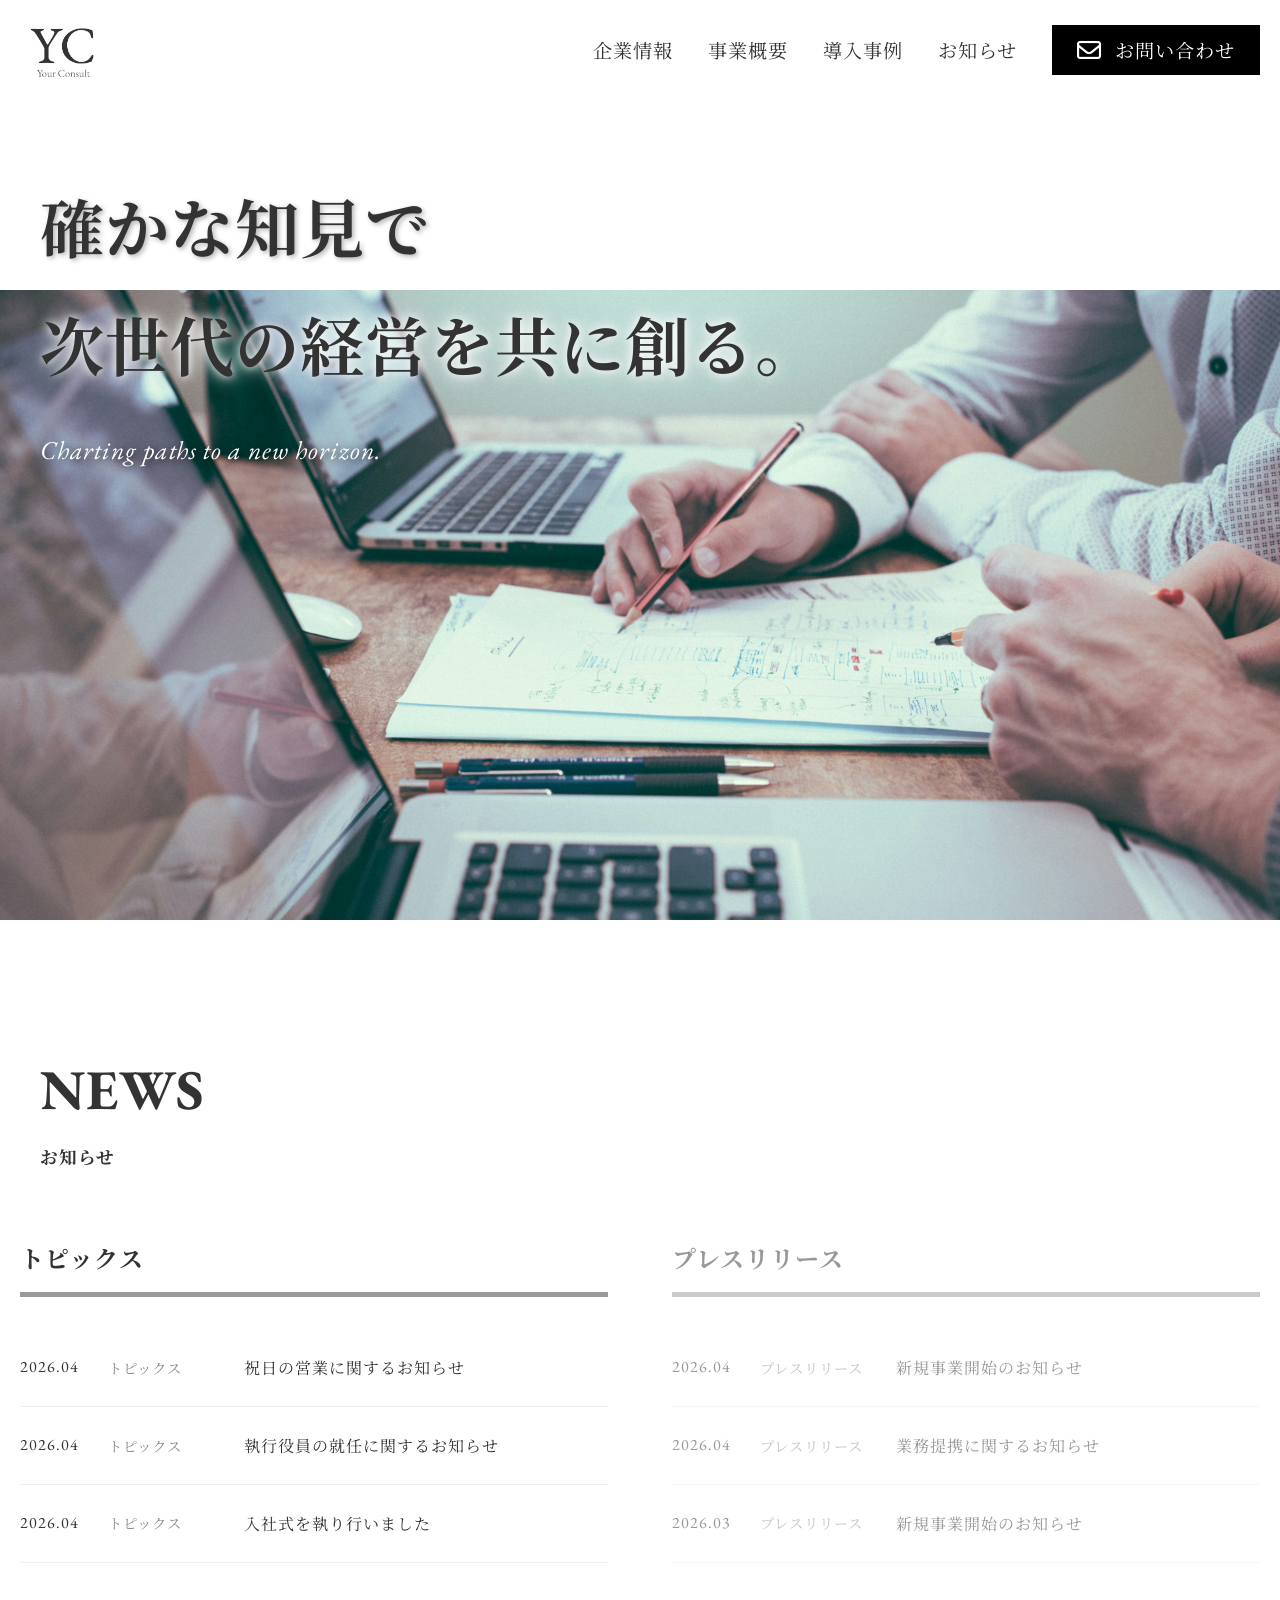
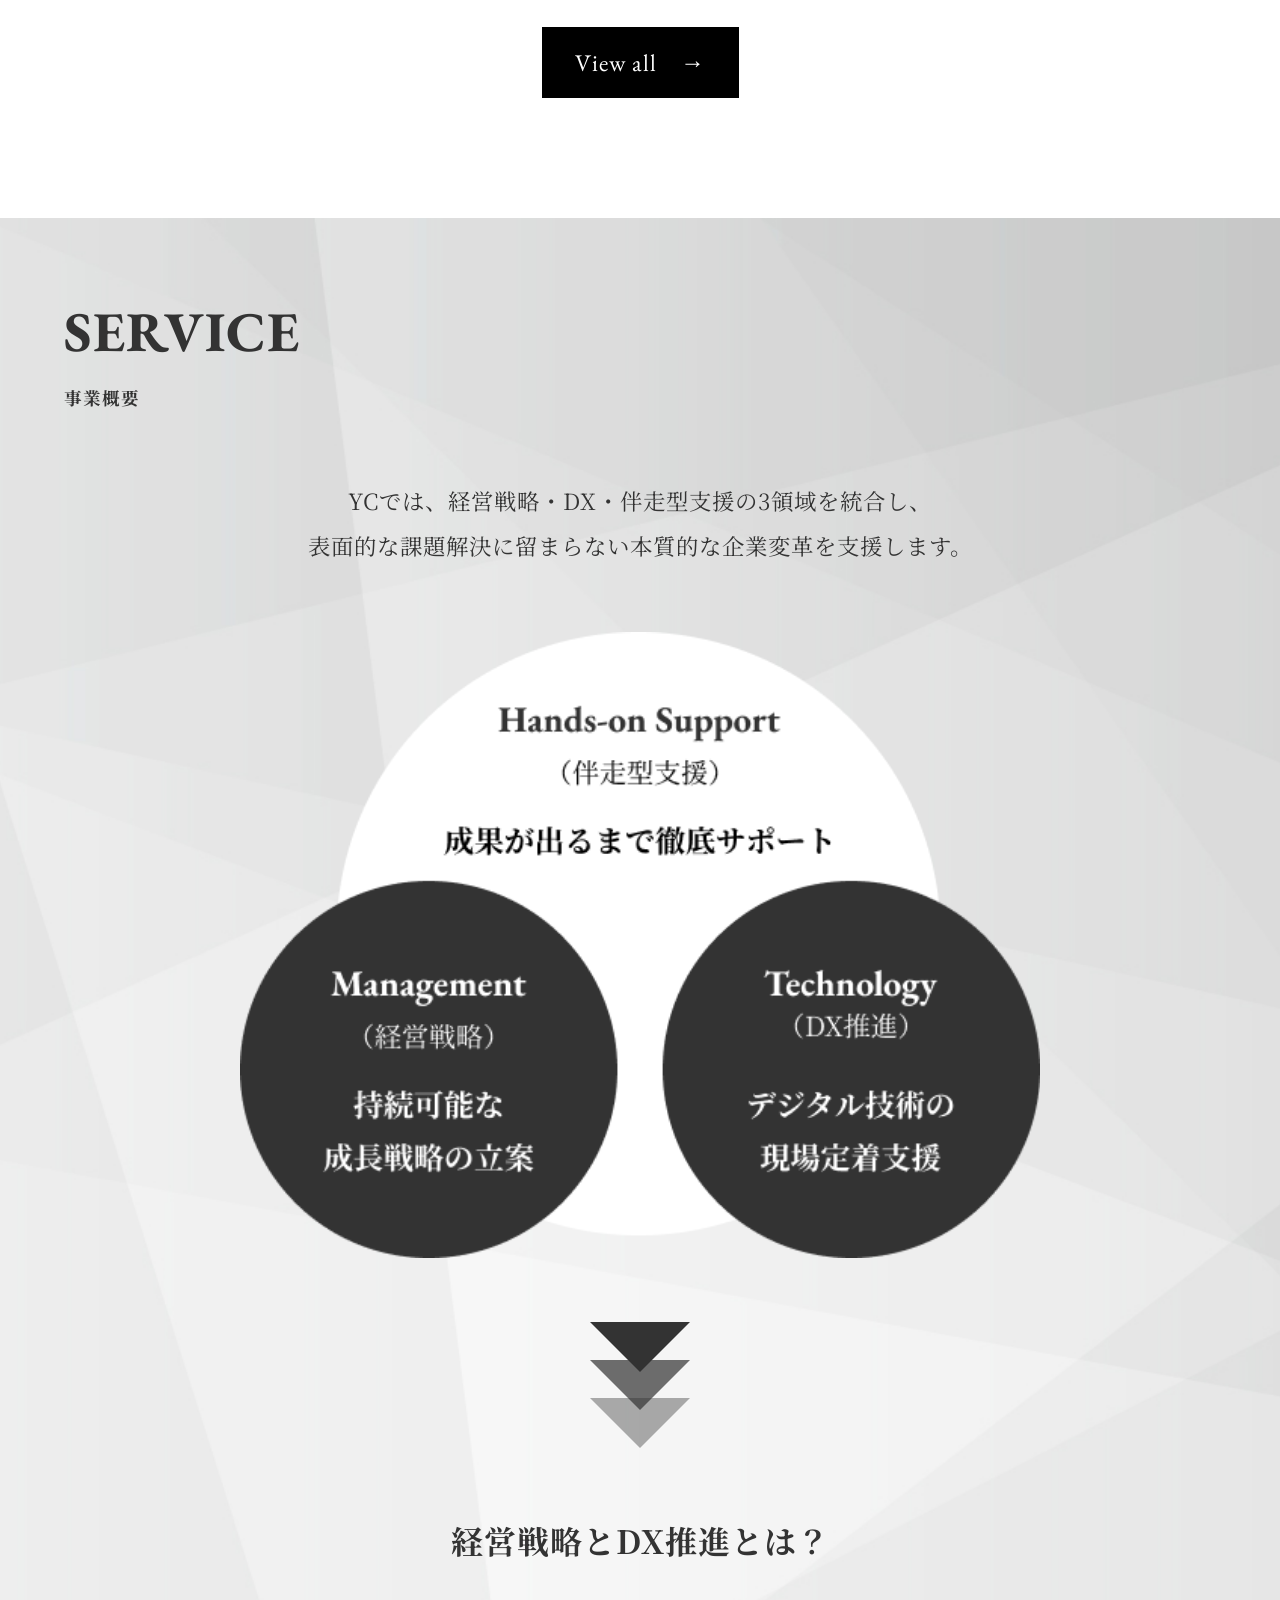
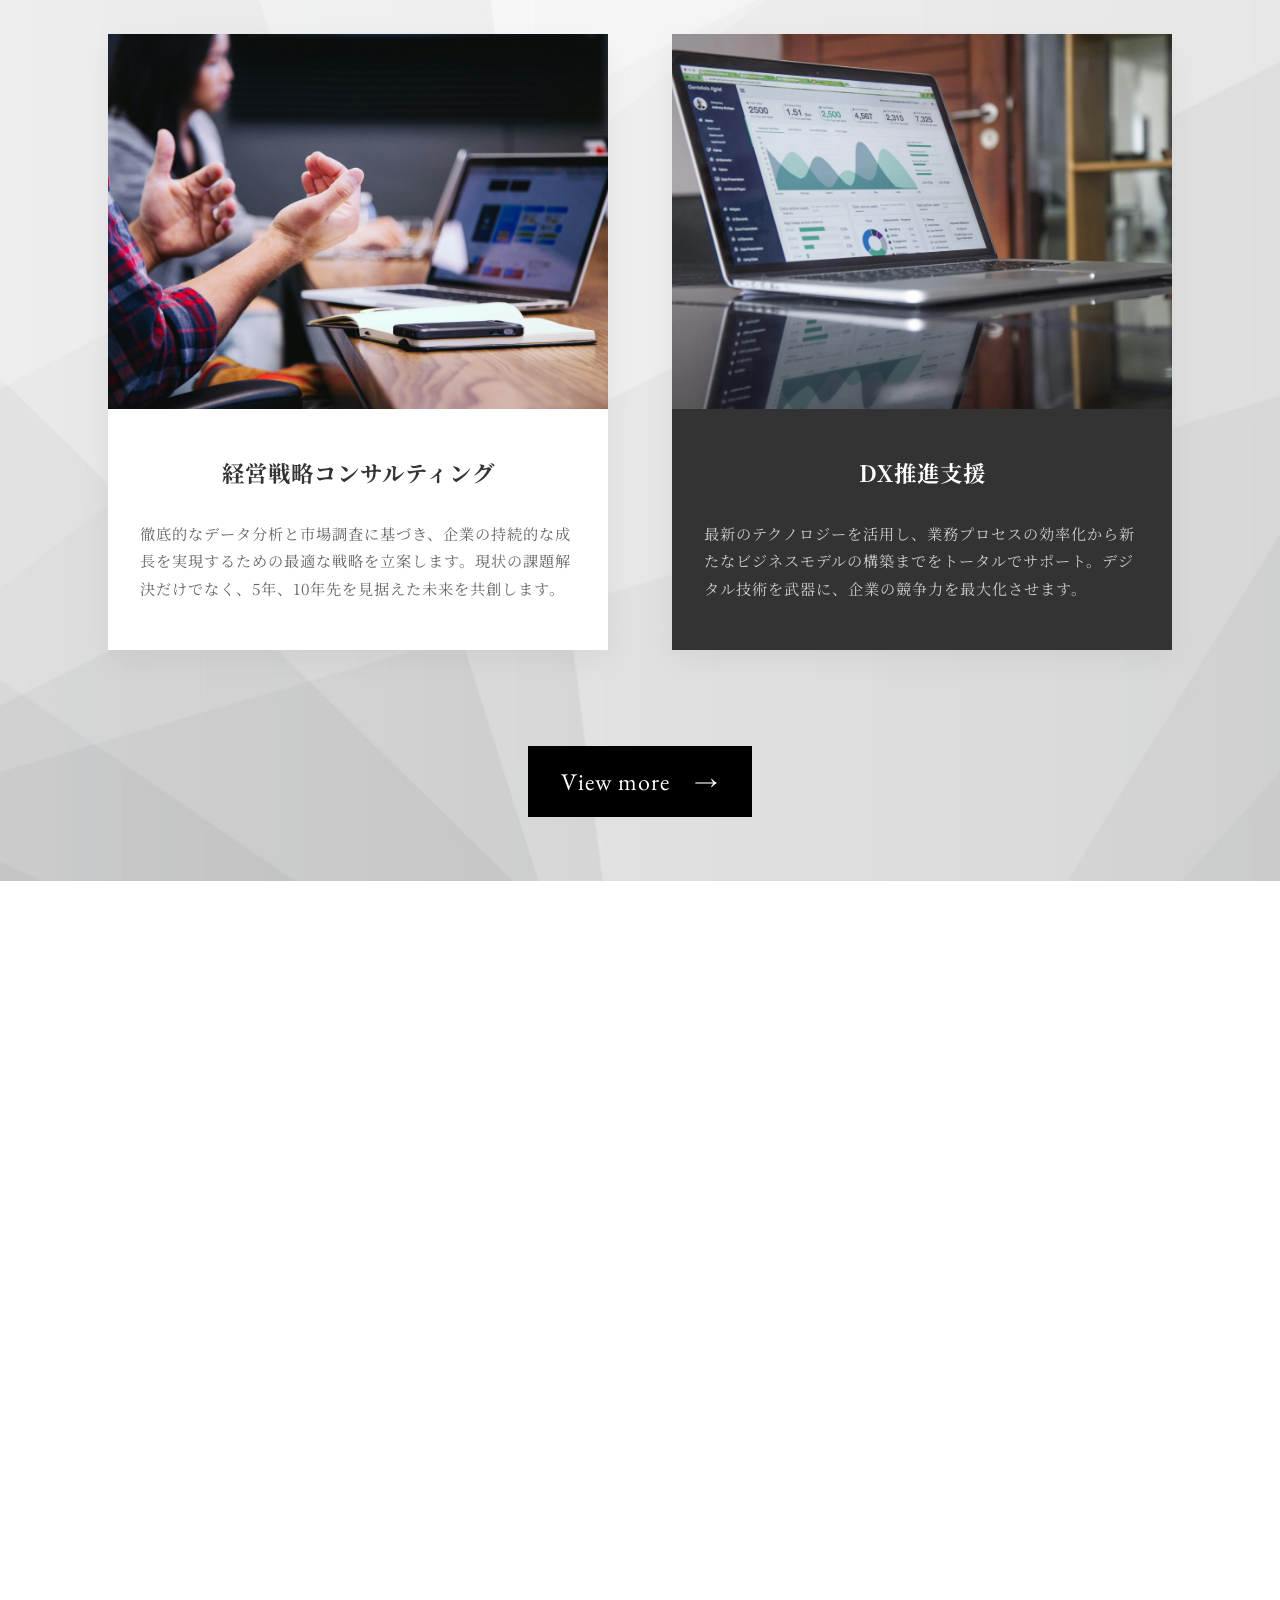
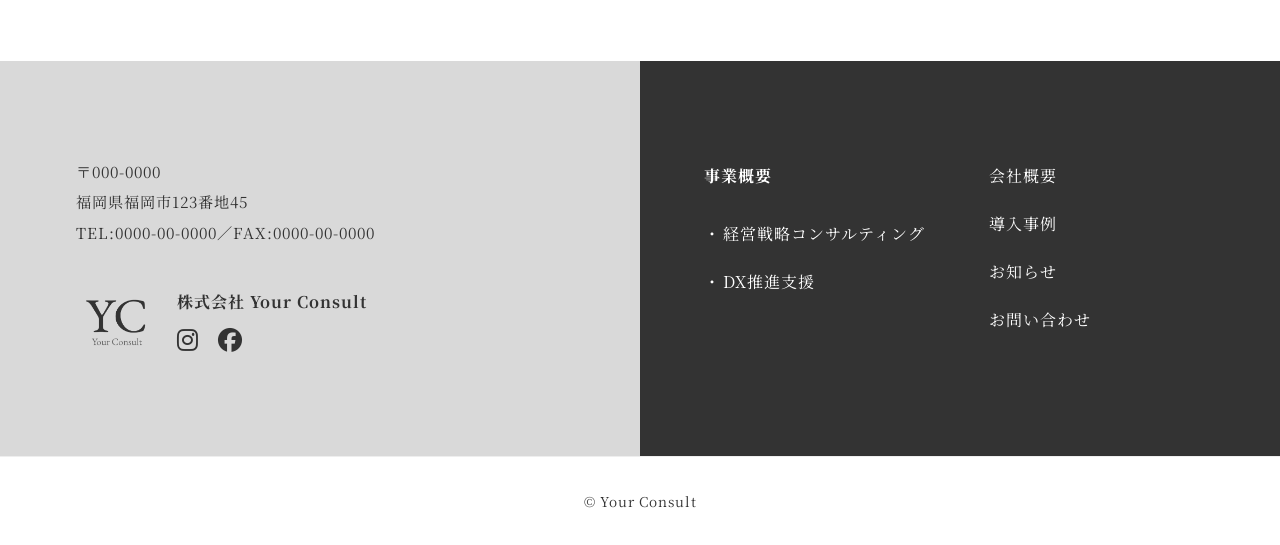
==== index.html @ 3cae65f7 "first-commit" ====
<!DOCTYPE html>
<html lang="ja">
<head>
  <meta charset="UTF-8">
  <meta http-equiv="X-UA-Compatible" content="IE=edge">
  <meta name="viewport" content="width=device-width, initial-scale=1">
  <title>YC | Your Consult</title> <link rel="icon" href="img/favicon.png"> <link rel="apple-touch-icon" href="img/favicon.png">

  <link rel="preconnect" href="https://fonts.googleapis.com">
  <link rel="preconnect" href="https://fonts.gstatic.com" crossorigin>
  <link rel="stylesheet" href="https://cdnjs.cloudflare.com/ajax/libs/font-awesome/6.5.1/css/all.min.css">
  <link href="https://fonts.googleapis.com/css2?family=EB+Garamond:ital,wght@0,400..800;1,400..800&family=Noto+Serif+JP:wght@200..900&display=swap" rel="stylesheet">

  <link rel="stylesheet" type="text/css" href="css/style.css">
</head>
<body>

  <header class="header" id="header">
  <div class="header-wrap">
    <h1 class="header-wrap__logo">
      <a href="index.html">
        <img src="img/logo.png" alt="ロゴ">
      </a>
    </h1>

    <div class="header-wrap__nav-wrapper">

      <div class="header-wrap__nav-logo">
        <a href="index.html">
          <img src="img/logo.png" alt="ロゴ">
        </a>
      </div>

      <nav class="header-wrap__nav">
        <ul class="header-wrap__list">
          <li class="header-wrap__item"><a href="company.html">企業情報</a></li>
          <li class="header-wrap__item"><a href="service.html">事業概要</a></li>
          <li class="header-wrap__item"><a href="works.html">導入事例</a></li>
          <li class="header-wrap__item"><a href="news.html">お知らせ</a></li>
        </ul>
      </nav>

      <div class="header-wrap__contact">
        <a href="contact.html">
          <i class="fa-regular fa-envelope"></i>
          <span class="contact-text">お問い合わせ</span>
        </a>
      </div>
    </div> <button class="toggle_btn" id="js-hamburger">
      <span></span>
      <span></span>
    </button>
    
  </div>
</header>

<main>

  <section class="main-visual">
    <div class="main-visual__inner">
      <div class="main-visual__content">
        <h2 class="main-visual__title">
          <span class="main-visual__title--main">確かな知見で</span>
          <span class="main-visual__title--sub">次世代の経営を共に創る。</span>
        </h2>
        <p class="main-visual__eng">Charting paths to a new horizon.</p>
      </div>
      <div class="main-visual__img">
        <img src="img/fv-service002.jpg" alt="打ち合わせの様子">
      </div>
    </div>
  </section>

<!-- news -->
  <section class="top-news u-fade-up">
  <div class="top-news__inner">
    <div class="top-news__header">
      <h3 class="top-news__eng">NEWS</h3>
      <p class="top-news__jp">お知らせ</p>
    </div>

    <div class="top-news__tab-menu">
      <h4 class="top-news__category-heading is-active" data-tab="topics">トピックス</h4>
      <h4 class="top-news__category-heading" data-tab="press">プレスリリース</h4>
    </div>

    <div class="top-news__flex-container">
      <article class="top-news__content is-active" id="topics">
        <h4 class="top-news__category-heading">トピックス</h4> <ul class="top-news__list">
          <li class="top-news__list-item">
            <a href="news.html#topics">
              <span class="date">2026.04</span>
              <span class="category">トピックス</span>
              <span class="title">祝日の営業に関するお知らせ</span>
            </a>
          </li>
          <li class="top-news__list-item">
            <a href="news.html#topics">
              <span class="date">2026.04</span>
              <span class="category">トピックス</span>
              <span class="title">執行役員の就任に関するお知らせ</span>
            </a>
          </li>
          <li class="top-news__list-item">
            <a href="news.html#topics">
              <span class="date">2026.04</span>
              <span class="category">トピックス</span>
              <span class="title">入社式を執り行いました</span>
            </a>
          </li>
        </ul>
      </article>
      <article class="top-news__content" id="press">
        <h4 class="top-news__category-heading">プレスリリース</h4> <ul class="top-news__list">
          <li class="top-news__list-item">
            <a href="news.html#press">
              <span class="date">2026.04</span>
              <span class="category">プレスリリース</span>
              <span class="title">新規事業開始のお知らせ</span>
            </a>
          </li>
          <li class="top-news__list-item">
            <a href="news.html#press">
              <span class="date">2026.04</span>
              <span class="category">プレスリリース</span>
              <span class="title">業務提携に関するお知らせ</span>
            </a>
          </li>
          <li class="top-news__list-item">
            <a href="news.html#press">
              <span class="date">2026.03</span>
              <span class="category">プレスリリース</span>
              <span class="title">新規事業開始のお知らせ</span>
            </a>
          </li>
        </ul>
      </article>
    </div>
    <div class="top-news__more">
      <a href="news.html" class="btn-viewall">View all</a>
    </div>
  </div>
</section>

<!-- service -->
<section class="p-service u-fade-up">
  <div class="p-service__inner">

    <div class="p-service__header">
      <h2 class="p-service__eng">SERVICE</h2>
      <p class="p-service__jp">事業概要</p>
    </div>

    <p class="p-service__lead">
      YCでは、経営戦略・DX・伴走型支援の3領域を統合し、<br class="pc-only">表面的な課題解決に留まらない本質的な企業変革を支援します。
    </p>

    <div class="p-service__diagram">
      <img src="img/top-service01.png" alt="伴走型支援、経営戦略、DX推進の3つの領域の統合図解">
    </div>

    <div class="p-service__decor-arrows">
      <span class="arrow-item"></span>
      <span class="arrow-item"></span>
      <span class="arrow-item"></span>
    </div>
    

    <div class="p-service__link-area">
      <p class="p-service__link-text">経営戦略とDX推進とは？</p>
    </div>


    <div class="p-service__cards">
      <article class="p-service__card">
        <div class="p-service__card-img">
          <img src="img/top-service02.jpg" alt="経営戦略コンサルティング">
        </div>
        <div class="p-service__card-body">
          <h3 class="p-service__card-title">経営戦略コンサルティング</h3>
          <p class="p-service__card-text">
            徹底的なデータ分析と市場調査に基づき、企業の持続的な成長を実現するための最適な戦略を立案します。現状の課題解決だけでなく、5年、10年先を見据えた未来を共創します。
          </p>
        </div>
      </article>

      <article class="p-service__card is-dark">
        <div class="p-service__card-img">
          <img src="img/top-service03.jpg" alt="DX推進支援">
        </div>
        <div class="p-service__card-body">
          <h3 class="p-service__card-title">DX推進支援</h3>
          <p class="p-service__card-text">
            最新のテクノロジーを活用し、業務プロセスの効率化から新たなビジネスモデルの構築までをトータルでサポート。デジタル技術を武器に、企業の競争力を最大化させます。
          </p>
        </div>
      </article>
    </div>

    <div class="p-service__more">
      <a href="service.html" class="btn-viewall">View more</a>
    </div>

  </div>
</section>

<!-- works -->
<section class="p-works u-fade-up">
  <div class="p-works__inner">
    <div class="p-works__header">
      <h2 class="p-works__eng">WORKS</h2>
      <p class="p-works__jp">導入事例</p>
    </div>
  </div>

  <div class="p-works__slider">
    <div class="p-works__track">
      
      <div class="p-works__list">
        <article class="p-works__item">
          <div class="p-works__item-img"><a href="works.html#top-works01"><img src="img/top-works01.jpg" alt=""></a></div>
          <div class="p-works__item-body">
            <h3 class="p-works__item-title">データ活用による顧客体験の最適化</h3>
            <p class="p-works__item-client">○○株式会社 様</p>
            <a href="works.html#top-works01" class="p-works__item-category">#DX推進支援</a>
          </div>
        </article>

        <article class="p-works__item">
          <div class="p-works__item-img"><a href="works.html#top-works02"><img src="img/top-works02.jpg" alt=""></a></div>
          <div class="p-works__item-body">
            <h3 class="p-works__item-title">中期経営計画策定支援</h3>
            <p class="p-works__item-client">株式会社テスト 様</p>
            <a href="works.html#top-works02" class="p-works__item-category">#経営戦略コンサルティング</a>
          </div>
        </article>

        <article class="p-works__item">
          <div class="p-works__item-img"><a href="works.html#top-works03"><img src="img/top-works03.jpg" alt=""></a></div>
          <div class="p-works__item-body">
            <h3 class="p-works__item-title">システム刷新に伴うDX推進</h3>
            <p class="p-works__item-client">○○株式会社 様</p>
            <a href="works.html#top-works03" class="p-works__item-category">#DX推進支援</a>
          </div>
        </article>

        <article class="p-works__item">
          <div class="p-works__item-img"><a href="works.html#top-works04"><img src="img/top-works04.jpg" alt=""></a></div>
          <div class="p-works__item-body">
            <h3 class="p-works__item-title">新規事業立案コンサル</h3>
            <p class="p-works__item-client">株式会社test 様</p>
            <a href="works.html#top-works04" class="p-works__item-category">#経営戦略コンサルティング</a>
          </div>
        </article>

        <article class="p-works__item">
          <div class="p-works__item-img"><a href="works.html#top-works05"><img src="img/top-works05.jpg" alt=""></a></div>
          <div class="p-works__item-body">
            <h3 class="p-works__item-title">中期経営計画の策定</h3>
            <p class="p-works__item-client">株式会社T 様</p>
            <a href="works.html#top-works05" class="p-works__item-category">#経営戦略コンサルティング</a>
          </div>
        </article>
      </div>

      <div class="p-works__list" aria-hidden="true">
        <article class="p-works__item">
          <div class="p-works__item-img"><a href="works.html#top-works01"><img src="img/top-works01.jpg" alt=""></a></div>
          <div class="p-works__item-body">
            <h3 class="p-works__item-title">データ活用による顧客体験の最適化</h3>
            <p class="p-works__item-client">○○株式会社 様</p>
            <a href="works.html#top-works01" class="p-works__item-category">#DX推進支援</a>
          </div>
        </article>

        <article class="p-works__item">
          <div class="p-works__item-img"><a href="works.html#top-works02"><img src="img/top-works02.jpg" alt=""></a></div>
          <div class="p-works__item-body">
            <h3 class="p-works__item-title">中期経営計画策定支援</h3>
            <p class="p-works__item-client">株式会社テスト 様</p>
            <a href="works.html#top-works02" class="p-works__item-category">#経営戦略コンサルティング</a>
          </div>
        </article>

        <article class="p-works__item">
          <div class="p-works__item-img"><a href="works.html#top-works03"><img src="img/top-works03.jpg" alt=""></a></div>
          <div class="p-works__item-body">
            <h3 class="p-works__item-title">システム刷新に伴うDX推進</h3>
            <p class="p-works__item-client">○○株式会社 様</p>
            <a href="works.html#top-works03" class="p-works__item-category">#DX推進支援</a>
          </div>
        </article>

        <article class="p-works__item">
          <div class="p-works__item-img"><a href="works.html#top-works04"><img src="img/top-works04.jpg" alt=""></a></div>
          <div class="p-works__item-body">
            <h3 class="p-works__item-title">新規事業立案コンサル</h3>
            <p class="p-works__item-client">株式会社test 様</p>
            <a href="works.html#top-works04" class="p-works__item-category">#経営戦略コンサルティング</a>
          </div>
        </article>

        <article class="p-works__item">
          <div class="p-works__item-img"><a href="works.html#top-works05"><img src="img/top-works05.jpg" alt=""></a></div>
          <div class="p-works__item-body">
            <h3 class="p-works__item-title">中期経営計画の策定</h3>
            <p class="p-works__item-client">株式会社T 様</p>
            <a href="works.html#top-works05" class="p-works__item-category">#経営戦略コンサルティング</a>
          </div>
        </article>
      </div>

    </div>
  </div>

  <div class="p-works__more">
    <a href="works.html" class="btn-viewall">View all</a>
  </div>
</section>

<!-- company -->
<section class="p-company u-fade-up">
  <div class="p-company__inner">
    <div class="p-company__header">
      <h2 class="p-company__eng">COMPANY</h2>
      <p class="p-company__jp">企業情報</p>
    </div>

    <div class="p-company__contents">
      <div class="p-company__img">
        <img src="img/top-company.jpg" alt="ビルを見上げた様子">
      </div>

      <div class="p-company__body">
        <h3 class="p-company__title">本質を捉え、変革を導く。</h3>
        <div class="p-company__text-wrapper">
          <p class="p-company__text">
            私たちは、単なる外部のアドバイザーとしてではなく、お客様の真のパートナーとして歩みます。目まぐるしく変化する社会において、目の前の課題解決、さらにその先にある本質的な価値を見極めることが私たちの使命です。豊富な経験と鋭い洞察力を武器に、お客様と共に持続可能な未来を切り拓いていきます。
          </p>
        </div>
      </div>
    </div>

    <div class="p-company__more">
      <a href="company.html" class="btn-viewmore">View more</a>
    </div>
  </div>
</section>

<!-- contact -->
<section class="p-contact u-fade-up">
  <div class="p-contact__inner">
    <div class="p-contact__box">
      <div class="p-contact__header">
        <h2 class="p-contact__eng">CONTACT</h2>
        <p class="p-contact__jp">お問い合わせ</p>
      </div>

      <div class="p-contact__body">
        <p class="p-contact__text">
          現在の課題について、お気軽にご相談ください。<br>
          たちが最適な道を一緒に考えます。
        </p>
      </div>

      <div class="p-contact__link">
        <a href="#">
          <span>ご相談・お問い合わせはこちらから</span>
        </a>
      </div>
    </div>
  </div>
</section>

</main>

<footer class="footer">
  <div class="footer-wrap">
    <div class="footer-left">
      <div class="footer-left__inner">
        <p class="footer-info">
          〒000-0000<br>
          福岡県福岡市123番地45<br>
          TEL:0000-00-0000／FAX:0000-00-0000
        </p>

        <div class="footer-logo-set">
          <div class="footer-logo">
            <a href="index.html">
              <img src="img/logo.png" alt="株式会社 Your Consult">
            </a>
          </div>
          <div class="footer-company-info">
            <span class="footer-company-name">株式会社 Your Consult</span>
            <div class="footer-sns">
              <a href="#"><i class="fa-brands fa-instagram"></i></a>
              <a href="#"><i class="fa-brands fa-facebook"></i></a>
            </div>
          </div>
        </div>
      </div>
    </div>

    <div class="footer-right">
      <div class="footer-right__inner">
        <div class="footer-nav">
          <div class="footer-nav__group">
            <a href="service.html" class="footer-nav__ttl">事業概要</a>
            <ul class="footer-nav__list --dot">
              <li><a href="#">経営戦略コンサルティング</a></li>
              <li><a href="#">DX推進支援</a></li>
            </ul>
          </div>
          <div class="footer-nav__group">
            <ul class="footer-nav__list">
              <li><a href="company.html">会社概要</a></li>
              <li><a href="works.html">導入事例</a></li>
              <li><a href="news.html">お知らせ</a></li>
              <li><a href="contact.html">お問い合わせ</a></li>
            </ul>
          </div>
        </div>
      </div>
    </div>
  </div>
  <p class="copyright">&copy; Your Consult</p>
</footer>

  <script src="https://ajax.googleapis.com/ajax/libs/jquery/3.6.0/jquery.min.js"></script>
  <script type="text/javascript" src="js/main.js"></script>
</body>
</html>
---- css/style.css ----
@charset "UTF-8";
html, body, div, span, object, iframe,
h1, h2, h3, h4, h5, h6, p, blockquote, pre,
abbr, address, cite, code,
del, dfn, em, img, ins, kbd, q, samp,
small, strong, sub, sup, var,
b, i,
dl, dt, dd, ol, ul, li,
fieldset, form, label, legend,
table, caption, tbody, tfoot, thead, tr, th, td,
article, aside, canvas, details, figcaption, figure,
footer, header, hgroup, menu, nav, section, summary,
time, mark, audio, video {
  margin: 0;
  padding: 0;
  border: 0;
  outline: 0;
  font-size: 100%;
  vertical-align: baseline;
  background: transparent;
}

body {
  line-height: 1;
}

article, aside, details, figcaption, figure,
footer, header, hgroup, menu, nav, section {
  display: block;
}

nav ul {
  list-style: none;
}

blockquote, q {
  quotes: none;
}

blockquote:before, blockquote:after,
q:before, q:after {
  content: "";
  content: none;
}

a {
  margin: 0;
  padding: 0;
  font-size: 100%;
  vertical-align: baseline;
  background: transparent;
}

/* change colors to suit your needs */
ins {
  background-color: #ff9;
  color: #000;
  text-decoration: none;
}

/* change colors to suit your needs */
mark {
  background-color: #ff9;
  color: #000;
  font-style: italic;
  font-weight: bold;
}

del {
  text-decoration: line-through;
}

abbr[title], dfn[title] {
  border-bottom: 1px dotted;
  cursor: help;
}

table {
  border-collapse: collapse;
  border-spacing: 0;
}

/* change border color to suit your needs */
hr {
  display: block;
  height: 1px;
  border: 0;
  border-top: 1px solid #cccccc;
  margin: 1em 0;
  padding: 0;
}

input, select {
  vertical-align: middle;
}

html {
  font-size: 100%;
}

body {
  font-family: "Noto Serif JP", serif;
  color: #333;
  line-height: 1.8;
  letter-spacing: 1px;
  word-break: break-all;
  scroll-behavior: smooth;
}

a {
  text-decoration: none;
  color: inherit;
}

li {
  list-style: none;
}

.header {
  width: 100%;
  background-color: #fff;
  position: relative;
  z-index: 100;
}
.header-wrap {
  max-width: 100rem;
  height: 6.25rem;
  margin: 0 auto;
  display: flex;
  align-items: center;
  justify-content: space-between;
  box-sizing: border-box;
  padding-right: 1.25rem;
}
.header-wrap__logo a {
  display: block;
  line-height: 0;
  transition: opacity 0.3s;
  padding-left: 1.25rem;
  outline: none;
}
.header-wrap__logo a:hover {
  opacity: 0.7;
}
.header-wrap__logo a:focus {
  outline: none;
}
.header-wrap__logo img {
  height: 3.75rem;
  width: auto;
  border: none;
  outline: none;
}
.header-wrap__nav-wrapper {
  display: flex;
  align-items: center;
  justify-content: space-between;
  gap: 2.19rem;
  margin-left: auto;
}
@media screen and (max-width: 767px) {
  .header-wrap__nav-wrapper {
    position: fixed;
    top: 0;
    left: 100%;
    width: 100%;
    height: 100vh;
    background-color: #fff;
    flex-direction: column;
    justify-content: center;
    transition: all 0.5s;
    z-index: 90;
    margin-left: 0;
  }
}
.header-wrap__nav-logo {
  display: none;
}
@media screen and (max-width: 767px) {
  .header-wrap__nav-logo {
    display: block;
    margin-bottom: 3.13rem;
  }
  .header-wrap__nav-logo img {
    height: 3.13rem;
    width: auto;
  }
}
.header-wrap__list {
  display: flex;
  align-items: center;
  justify-content: space-between;
  gap: 2.19rem;
}
@media screen and (max-width: 767px) {
  .header-wrap__list {
    flex-direction: column;
    margin-bottom: 2.5rem;
  }
}
.header-wrap__item a {
  text-decoration: none;
  color: #333;
  font-weight: 400;
  font-size: 1.2rem;
  position: relative;
  padding: 0.31rem 0;
  white-space: nowrap;
}
.header-wrap__item a::after {
  content: "";
  position: absolute;
  bottom: 0;
  left: 50%;
  width: 0;
  height: 0.06rem;
  background-color: #333;
  transition: all 0.3s;
  transform: translateX(-50%);
}
.header-wrap__item a:hover::after {
  width: 100%;
}
.header-wrap__contact a {
  display: flex;
  align-items: center;
  justify-content: space-between;
  gap: 0.5rem;
  background-color: #000;
  color: #fff;
  padding: 0.75rem 1.5rem;
  text-decoration: none;
  position: relative;
  overflow: hidden;
  z-index: 1;
  border: 0.06rem solid #000;
  font-size: 1.2rem;
  line-height: 1;
  transition: color 0.5s;
  white-space: nowrap;
}
.header-wrap__contact a::before {
  content: "";
  position: absolute;
  top: 0;
  left: 0;
  width: 100%;
  height: 100%;
  background-color: #fff;
  transform: scaleY(0);
  transform-origin: center;
  transition: transform 0.5s;
  z-index: -1;
}
.header-wrap__contact a:hover {
  color: #000;
}
.header-wrap__contact a:hover::before {
  transform: scaleY(1);
}
.header-wrap__contact a i {
  font-size: 1.5rem;
  margin-right: 0.31rem;
  display: flex;
  align-items: center;
}

@media screen and (max-width: 767px) {
  .header.open .header-wrap__nav-wrapper {
    left: 0;
  }
}

.toggle_btn {
  display: none;
  z-index: 110;
  background: none;
  border: none;
  outline: none;
  padding: 0;
  cursor: pointer;
}
@media screen and (max-width: 767px) {
  .toggle_btn {
    display: block;
    width: 1.88rem;
    height: 1.25rem;
    position: fixed;
    top: 2.5rem;
    right: 1.25rem;
  }
}
.toggle_btn span {
  display: block;
  width: 100%;
  height: 0.13rem;
  background-color: #333;
  position: absolute;
  left: 0;
  transition: all 0.5s;
  pointer-events: none;
}
.toggle_btn span:nth-child(1) {
  top: 0;
}
.toggle_btn span:nth-child(2) {
  bottom: 0;
}

.header.open .toggle_btn span:nth-child(1) {
  top: 50%;
  transform: translateY(-50%) rotate(-45deg);
}
.header.open .toggle_btn span:nth-child(2) {
  top: 50%;
  transform: translateY(-50%) rotate(45deg);
}

.footer {
  width: 100%;
}
.footer-wrap {
  display: flex;
  align-items: center;
  justify-content: stretch;
  align-items: stretch;
}
@media screen and (max-width: 767px) {
  .footer-wrap {
    flex-direction: column-reverse;
  }
}
.footer-left {
  width: 50%;
  background-color: #d9d9d9;
  padding: 6rem 0;
  display: flex;
  align-items: center;
  justify-content: flex-end;
}
@media screen and (max-width: 767px) {
  .footer-left {
    width: 100%;
    padding: 4rem 0;
    justify-content: center;
  }
}
.footer-left__inner {
  width: 100%;
  max-width: calc(1000px / 2);
  padding-inline: 1.25rem;
  padding-right: 4rem;
}
@media screen and (max-width: 767px) {
  .footer-left__inner {
    padding-right: 1.25rem;
    max-width: 500px;
    display: flex;
    flex-direction: column;
    align-items: center;
    text-align: center;
  }
}
.footer-left .footer-info {
  line-height: 2;
  margin-bottom: 2.5rem;
  font-size: 0.95rem;
  color: #333;
}
.footer-left .footer-logo-set {
  display: flex;
  align-items: center;
  justify-content: flex-start;
  align-items: center;
  gap: 1.2rem;
}
@media screen and (max-width: 767px) {
  .footer-left .footer-logo-set {
    justify-content: center;
  }
}
.footer-left .footer-logo-set .footer-logo img {
  height: 3.5rem;
  width: auto;
}
.footer-left .footer-logo-set .footer-company-name {
  font-weight: bold;
  font-size: 1rem;
  color: #333;
}
.footer-left .footer-logo-set .footer-sns {
  display: flex;
  align-items: center;
  justify-content: flex-start;
  gap: 1.2rem;
  font-size: 1.5rem;
}
@media screen and (max-width: 767px) {
  .footer-left .footer-logo-set .footer-sns {
    justify-content: center;
  }
}
.footer-left .footer-logo-set .footer-sns a {
  color: #333;
  transition: opacity 0.3s;
}
.footer-left .footer-logo-set .footer-sns a:hover {
  opacity: 0.7;
}
.footer-right {
  width: 50%;
  background-color: #333;
  padding: 6rem 0;
  display: flex;
  align-items: center;
  justify-content: flex-start;
}
@media screen and (max-width: 767px) {
  .footer-right {
    width: 100%;
    padding: 4rem 0;
    justify-content: center;
  }
}
.footer-right__inner {
  width: 100%;
  max-width: calc(1000px / 2);
  padding-inline: 1.25rem;
  padding-left: 4rem;
}
@media screen and (max-width: 767px) {
  .footer-right__inner {
    padding-left: 1.25rem;
    max-width: 500px;
    display: flex;
    flex-direction: column;
    align-items: center;
  }
}
.footer-right .footer-nav {
  display: flex;
  align-items: center;
  justify-content: flex-start;
  align-items: flex-start;
  gap: 4rem;
}
@media screen and (max-width: 767px) {
  .footer-right .footer-nav {
    gap: 3rem;
    justify-content: center;
  }
}
.footer-right .footer-nav__group {
  display: flex;
  flex-direction: column;
}
@media screen and (max-width: 767px) {
  .footer-right .footer-nav__group {
    align-items: flex-start;
    width: fit-content;
  }
}
.footer-right .footer-nav__ttl {
  display: block;
  color: #fff;
  font-weight: bold;
  margin-bottom: 1.8rem;
  font-size: 1rem;
  text-decoration: none;
}
@media screen and (max-width: 767px) {
  .footer-nav__group:first-child .footer-right .footer-nav__ttl {
    padding-left: 1.2rem;
  }
}
.footer-right .footer-nav__list {
  list-style: none;
  padding: 0;
  margin: 0;
}
.footer-right .footer-nav__list li {
  margin-bottom: 1.2rem;
}
.footer-right .footer-nav__list li a {
  color: #fff;
  text-decoration: none;
  font-size: 1rem;
}
.footer-right .footer-nav__list.--dot li {
  position: relative;
  padding-left: 1.2rem;
}
.footer-right .footer-nav__list.--dot li::before {
  content: "・";
  position: absolute;
  left: 0;
  color: #fff;
}
.footer .copyright {
  background-color: #fff;
  color: #333;
  text-align: center;
  padding: 2rem 0;
  font-size: 0.85rem;
  border-top: 1px solid #eee;
}

.p-lower-header {
  padding: 4rem 0 50px;
  background-color: #fff;
}
@media screen and (max-width: 767px) {
  .p-lower-header {
    padding: 2rem 0 50px;
  }
}
.p-lower-header__inner {
  width: 90%;
  max-width: 87.5rem;
  margin-inline: auto;
  display: flex;
  justify-content: space-between;
  align-items: flex-end;
}
@media screen and (max-width: 767px) {
  .p-lower-header__inner {
    flex-direction: column;
    align-items: flex-start;
    gap: 2rem;
  }
}
.p-lower-header__eng {
  font-family: "EB Garamond", serif;
  font-size: 4.5rem;
  font-weight: bold;
  color: #000;
  line-height: 1;
}
@media screen and (max-width: 767px) {
  .p-lower-header__eng {
    font-size: 3rem;
  }
}
.p-lower-header__jp {
  font-size: 1.1rem;
  font-weight: bold;
  color: #000;
}

.p-lower-visual {
  width: 100%;
  overflow: hidden;
}
.p-lower-visual__img {
  width: 100%;
  height: calc(100vh - 80px - 4rem - 50px - 6rem);
}
@media screen and (max-width: 767px) {
  .p-lower-visual__img {
    height: 60vh;
  }
}
.p-lower-visual__img img {
  width: 100%;
  height: 100%;
  object-fit: cover;
  vertical-align: bottom;
}

.breadcrumb__list {
  display: flex;
  list-style: none;
  gap: 0.5rem;
  font-size: 0.9rem;
}
.breadcrumb__item {
  display: flex;
  align-items: center;
}
.breadcrumb__item:not(:last-child)::after {
  content: "/";
  margin-left: 0.5rem;
}
.breadcrumb__item a {
  text-decoration: none;
  color: #333;
}

.p-top-message {
  padding: 7.5rem 0;
  background-color: #fff;
}
@media screen and (max-width: 767px) {
  .p-top-message {
    padding: 5.625rem 0;
  }
}
.p-top-message__inner {
  width: 90%;
  max-width: 87.5rem;
  margin-inline: auto;
}
.p-top-message__header {
  margin-bottom: 4rem;
  text-align: left;
}
@media screen and (max-width: 767px) {
  .p-top-message__header {
    text-align: center;
    margin-bottom: 3rem;
  }
}
.p-top-message__eng {
  font-family: "EB Garamond", serif;
  font-size: 3.5rem;
  font-weight: bold;
  color: #000;
  line-height: 1;
}
@media screen and (max-width: 767px) {
  .p-top-message__eng {
    font-size: 2.5rem;
  }
}
.p-top-message__jp {
  font-size: 1.1rem;
  font-weight: bold;
  color: #000;
}
.p-top-message__contents {
  max-width: 75rem;
  margin-inline: auto;
  text-align: center;
}
.p-top-message__img {
  width: 75%;
  margin-bottom: 4rem;
  margin-inline: auto;
}
.p-top-message__img img {
  width: 100%;
  height: auto;
}
.p-top-message__body {
  max-width: 50rem;
  margin-inline: auto;
  text-align: left;
}
.p-top-message__title {
  font-size: 1.75rem;
  font-weight: bold;
  color: #333;
  margin-bottom: 3rem;
  text-align: center;
  line-height: 1.5;
}
@media screen and (max-width: 767px) {
  .p-top-message__title {
    font-size: 1.4rem;
  }
}
@media screen and (max-width: 480px) {
  .p-top-message__title {
    font-size: 1.2rem;
  }
}
.p-top-message__text {
  font-size: 1.1rem;
  line-height: 2.2;
  color: #333;
}
@media screen and (max-width: 767px) {
  .p-top-message__text {
    font-size: 1rem;
  }
}
.p-top-message__signature {
  margin-top: 4rem;
  font-size: 1.5rem;
  font-weight: bold;
  color: #333;
  text-align: right;
}
@media screen and (max-width: 767px) {
  .p-top-message__signature {
    font-size: 1.25rem;
  }
}

.p-corporate {
  padding-bottom: 7.5rem;
  background-color: #fff;
}
@media screen and (max-width: 767px) {
  .p-corporate {
    padding-bottom: 5.625rem;
  }
}
.p-corporate__inner {
  width: 90%;
  max-width: 87.5rem;
  margin-inline: auto;
}
.p-corporate__header {
  margin-bottom: 4rem;
  text-align: left;
}
@media screen and (max-width: 767px) {
  .p-corporate__header {
    text-align: center;
    margin-bottom: 3rem;
  }
}
.p-corporate__eng {
  font-family: "EB Garamond", serif;
  font-size: 3.5rem;
  font-weight: bold;
  color: #000;
  line-height: 1;
}
@media screen and (max-width: 767px) {
  .p-corporate__eng {
    font-size: 2.5rem;
  }
}
.p-corporate__jp {
  font-size: 1.1rem;
  font-weight: bold;
  color: #000;
}
.p-corporate__contents {
  max-width: 75rem;
  margin-inline: auto;
}
.p-corporate__table {
  width: 100%;
  border-bottom: 1px solid #ccc;
}
.p-corporate__table tr {
  border-bottom: 1px solid #ccc;
}
.p-corporate__table tr:last-child {
  border-bottom: none;
}
.p-corporate__table th, .p-corporate__table td {
  padding: 2.5rem 1.5rem;
  text-align: left;
  font-size: 1.1rem;
  color: #333;
}
@media screen and (max-width: 767px) {
  .p-corporate__table th, .p-corporate__table td {
    padding: 1.5rem 1rem;
    font-size: 1rem;
  }
}
.p-corporate__table th {
  width: 25%;
  font-weight: bold;
}
@media screen and (max-width: 767px) {
  .p-corporate__table th {
    width: 35%;
  }
}
.p-corporate__table td {
  width: 75%;
  line-height: 1.6;
}

.p-member {
  padding-bottom: 7.5rem;
  background-color: #fff;
}
@media screen and (max-width: 767px) {
  .p-member {
    padding-bottom: 5.625rem;
  }
}
.p-member__inner {
  width: 90%;
  max-width: 87.5rem;
  margin-inline: auto;
}
.p-member__header {
  margin-bottom: 4rem;
  text-align: left;
}
@media screen and (max-width: 767px) {
  .p-member__header {
    text-align: center;
    margin-bottom: 3rem;
  }
}
.p-member__eng {
  font-family: "EB Garamond", serif;
  font-size: 3.5rem;
  font-weight: bold;
  color: #000;
  line-height: 1;
}
@media screen and (max-width: 767px) {
  .p-member__eng {
    font-size: 2.5rem;
  }
}
.p-member__jp {
  font-size: 1.1rem;
  font-weight: bold;
  color: #000;
}
.p-member__contents {
  max-width: 75rem;
  margin-inline: auto;
}
.p-member__lead {
  font-size: 1.1rem;
  line-height: 2;
  color: #333;
  margin-bottom: 4rem;
  text-align: left;
}
@media screen and (max-width: 767px) {
  .p-member__lead {
    font-size: 1rem;
    text-align: center;
  }
}
.p-member__list {
  display: grid;
  grid-template-columns: repeat(4, 1fr);
  column-gap: 2.5rem;
  row-gap: 2rem;
}
@media screen and (max-width: 767px) {
  .p-member__list {
    grid-template-columns: repeat(2, 1fr);
    column-gap: 1.5rem;
  }
}
.p-member__item {
  text-align: center;
}
.p-member__item.is-member06 .p-member__img img {
  object-position: 20% center;
}
.p-member__item.is-member08 .p-member__img img {
  object-position: 88% center;
}
.p-member__img {
  width: 100%;
  aspect-ratio: 1/1;
  margin-bottom: 1.5rem;
  overflow: hidden;
}
.p-member__img img {
  width: 100%;
  height: 100%;
  object-fit: cover;
  object-position: center;
  transition: transform 0.3s ease;
}
.p-member__img:hover img {
  transform: scale(1.05);
}
.p-member__role {
  font-size: 0.9rem;
  color: #333;
  margin-bottom: 0.5rem;
}
.p-member__name {
  font-size: 1.25rem;
  font-weight: bold;
  color: #333;
}
@media screen and (max-width: 480px) {
  .p-member__name {
    font-size: 1rem;
  }
}

.p-access {
  padding-bottom: 7.5rem;
  background-color: #fff;
}
@media screen and (max-width: 767px) {
  .p-access {
    padding-bottom: 5.625rem;
  }
}
.p-access__inner {
  width: 90%;
  max-width: 87.5rem;
  margin-inline: auto;
}
.p-access__header {
  margin-bottom: 4rem;
}
@media screen and (max-width: 767px) {
  .p-access__header {
    text-align: center;
    margin-bottom: 3rem;
  }
}
.p-access__eng {
  font-family: "EB Garamond", serif;
  font-size: 3.5rem;
  font-weight: bold;
  color: #000;
  line-height: 1;
}
@media screen and (max-width: 767px) {
  .p-access__eng {
    font-size: 2.5rem;
  }
}
.p-access__jp {
  font-size: 1.1rem;
  font-weight: bold;
  color: #000;
}
.p-access__contents {
  max-width: 75rem;
  margin-inline: auto;
}
.p-access__map {
  width: 100%;
  aspect-ratio: 16/9;
  margin-bottom: 3rem;
  filter: grayscale(100%);
}
.p-access__map iframe {
  width: 100%;
  height: 100%;
}
@media screen and (max-width: 767px) {
  .p-access__map {
    aspect-ratio: 4/3;
  }
}
.p-access__info-item {
  display: flex;
  font-size: 1.1rem;
  color: #333;
}
@media screen and (max-width: 767px) {
  .p-access__info-item {
    flex-direction: column;
  }
}
.p-access__info-title {
  width: 12rem;
  font-weight: bold;
}
@media screen and (max-width: 767px) {
  .p-access__info-title {
    width: 100%;
    margin-bottom: 0.5rem;
  }
}
.p-access__info-data {
  flex: 1;
  display: flex;
  flex-direction: column;
  gap: 1.5rem;
}
@media screen and (max-width: 767px) {
  .p-access__info-data {
    gap: 0.5rem;
  }
}
.p-access__train {
  display: flex;
  align-items: center;
}
.p-access__train i {
  margin-right: 0.8rem;
  font-size: 1.2rem;
}

.page-header {
  background-color: #fff;
}
.page-header__inner {
  max-width: 87.5rem;
  margin: 0 auto;
  padding-inline: 1.25rem;
  display: flex;
  justify-content: space-between;
  align-items: flex-end;
  box-sizing: border-box;
}
@media screen and (max-width: 480px) {
  .page-header__inner {
    flex-direction: column;
    align-items: flex-start;
    gap: 1.5rem;
    padding-top: 4rem;
  }
}
.page-header__title-set {
  white-space: nowrap;
}
.page-header__title-set .page-header__eng {
  font-family: "EB Garamond", serif;
  font-size: 4rem;
  font-weight: 500;
  line-height: 1.1;
  margin-bottom: 0.8rem;
  letter-spacing: 0.03em;
}
@media screen and (max-width: 767px) {
  .page-header__title-set .page-header__eng {
    font-size: 3rem;
  }
}
.page-header__title-set .page-header__jp {
  font-size: 1.1rem;
  font-weight: bold;
  color: #333;
}

.breadcrumb__list {
  display: flex;
  flex-wrap: wrap;
  align-items: center;
  list-style: none;
  padding: 0;
  margin: 0;
}
.breadcrumb__item {
  font-size: 0.9rem;
  color: #888;
  display: flex;
  align-items: center;
  white-space: nowrap;
}
.breadcrumb__item a {
  text-decoration: none;
  color: #888;
  transition: color 0.3s;
}
.breadcrumb__item a:hover {
  color: #333;
}
.breadcrumb__item span {
  color: #333;
}
.breadcrumb__item::after {
  content: "/";
  padding: 0 10px;
  font-size: 0.9rem;
  color: #ccc;
}
.breadcrumb__item:last-child::after {
  content: none;
}

.contact-section {
  padding: 5rem 0 10rem;
  background-color: #fff;
}
.contact-section__inner {
  max-width: 62.5rem;
  margin: 0 auto;
  padding-inline: 1.25rem;
  box-sizing: border-box;
}
.contact-section__lead {
  line-height: 2;
  margin-bottom: 5rem;
  font-size: 1rem;
  text-align: left;
}
@media screen and (max-width: 767px) {
  .contact-section__lead {
    text-align: left;
    margin-bottom: 2rem;
  }
}

.contact-form__item {
  display: flex;
  flex-direction: column;
  gap: 1rem;
  margin-bottom: 3rem;
}
.contact-form__item dt label {
  font-weight: bold;
  display: flex;
  align-items: center;
  gap: 0.8rem;
  font-size: 1rem;
}
.contact-form__item dt label .required {
  background-color: #000;
  color: #fff;
  font-size: 0.7rem;
  padding: 0.2rem 0.4rem;
  border-radius: 2px;
  font-weight: normal;
}
.contact-form__item dd input[type=text],
.contact-form__item dd input[type=email],
.contact-form__item dd input[type=tel],
.contact-form__item dd textarea {
  width: 100%;
  background-color: #f5f5f5;
  border: none;
  padding: 1.2rem;
  font-size: 1rem;
  outline: none;
  box-sizing: border-box;
}
.contact-form__item dd input[type=text]::placeholder,
.contact-form__item dd input[type=email]::placeholder,
.contact-form__item dd input[type=tel]::placeholder,
.contact-form__item dd textarea::placeholder {
  color: #bbb;
}
.contact-form__item dd textarea {
  height: 15rem;
}
.contact-form__submit {
  text-align: center;
  margin-top: 5rem;
}
.contact-form__submit button {
  background-color: #000;
  color: #fff;
  border: 1px solid #000;
  padding: 1.2rem 6rem;
  font-size: 1.1rem;
  cursor: pointer;
  transition: all 0.3s;
}
.contact-form__submit button:hover {
  background-color: #fff;
  color: #000;
}

.page-header {
  padding-top: 2rem;
}
.page-header__inner {
  max-width: 87.5rem;
  margin: 0 auto;
  padding-inline: 1.25rem;
  display: flex;
  justify-content: space-between;
  align-items: flex-end;
}
@media screen and (max-width: 600px) {
  .page-header__inner {
    flex-direction: column;
    align-items: flex-start;
    gap: 1.5rem;
  }
}
.page-header__title-set {
  line-height: 1.2;
}
.page-header__eng {
  display: block;
  font-family: "EB Garamond", serif;
  font-size: 3rem;
  font-weight: bold;
  color: #333;
}
@media screen and (max-width: 767px) {
  .page-header__eng {
    font-size: 2.25rem;
  }
}
.page-header__jp {
  display: block;
  font-size: 0.875rem;
  color: #666;
  margin-top: 0.5rem;
}

.breadcrumb {
  font-size: 0.875rem;
  margin-bottom: 0.2rem;
}
@media screen and (max-width: 600px) {
  .breadcrumb {
    margin-bottom: 0;
    font-size: 0.75rem;
  }
}
.breadcrumb__list {
  display: flex;
  list-style: none;
  padding: 0;
  margin: 0;
  flex-wrap: wrap;
}
.breadcrumb__item {
  color: #666;
  white-space: nowrap;
}
.breadcrumb__item:not(:last-child)::after {
  content: "/";
  margin: 0 0.8rem;
  color: #ccc;
}
.breadcrumb__item a {
  color: #333;
  text-decoration: none;
}
.breadcrumb__item span {
  color: #999;
}

.p-news-list {
  padding: 7.5rem 0;
  background-color: #fff;
}
@media screen and (max-width: 767px) {
  .p-news-list {
    padding: 5.625rem 0;
  }
}
.p-news-list__inner {
  max-width: 87.5rem;
  margin: 0 auto;
  padding-inline: 1.25rem;
}
.p-news-list__inner .top-news__tab-menu {
  display: flex;
  width: 100%;
  gap: 2rem;
  margin-bottom: 0;
}
.p-news-list__inner .top-news__tab-menu .top-news__category-heading {
  flex: 1;
  cursor: pointer;
  padding-bottom: 1.5rem;
  font-size: 1.25rem;
  color: #333;
  border-bottom: 5px solid transparent;
  position: relative;
  transition: all 0.3s;
  text-align: left;
}
.p-news-list__inner .top-news__tab-menu .top-news__category-heading::after {
  content: "";
  position: absolute;
  bottom: -5px;
  left: 0;
  width: 100%;
  height: 1px;
  background-color: #ccc;
  z-index: 1;
}
.p-news-list__inner .top-news__tab-menu .top-news__category-heading.is-active {
  border-bottom-color: #000;
  z-index: 2;
}
@media screen and (max-width: 767px) {
  .p-news-list__inner .top-news__tab-menu .top-news__category-heading {
    flex: none;
    gap: 1.5rem;
    padding-bottom: 1rem;
    font-size: 1.1rem;
    border-bottom-width: 2px;
  }
  .p-news-list__inner .top-news__tab-menu .top-news__category-heading::after {
    bottom: -2px;
  }
}
.p-news-list__inner .top-news__flex-container {
  display: block;
  width: 100%;
}
.p-news-list__inner .top-news__content {
  display: none;
  width: 100%;
  opacity: 1 !important;
}
.p-news-list__inner .top-news__content.is-active {
  display: block;
}
.p-news-list__inner .top-news__content .top-news__category-heading {
  display: none;
}
.p-news-list__inner .top-news__list {
  list-style: none;
  padding: 0;
}
.p-news-list__inner .top-news__list-item {
  border-bottom: 1px solid #eee;
}
.p-news-list__inner .top-news__list-item a {
  display: flex;
  align-items: center;
  gap: 2.5rem;
  padding: 2rem 0;
  text-decoration: none;
  color: #333;
  transition: background-color 0.3s;
  outline: none;
}
@media screen and (max-width: 767px) {
  .p-news-list__inner .top-news__list-item a {
    gap: 1rem;
    align-items: flex-start;
    padding: 1.5rem 0;
  }
}
.p-news-list__inner .top-news__list-item a:hover {
  background-color: rgba(0, 0, 0, 0.02);
}
.p-news-list__inner .top-news__list-item a .date {
  font-family: "EB Garamond", serif;
  font-size: 1.1rem;
  color: #999;
  flex-shrink: 0;
  width: 7rem;
  white-space: nowrap;
}
.p-news-list__inner .top-news__list-item a .date .sponly {
  display: none;
}
@media screen and (max-width: 767px) {
  .p-news-list__inner .top-news__list-item a .date {
    width: 3rem;
    font-size: 0.85rem;
    white-space: normal;
  }
  .p-news-list__inner .top-news__list-item a .date .sponly {
    display: block;
  }
}
.p-news-list__inner .top-news__list-item a .category {
  font-size: 0.85rem;
  color: #666;
  flex-shrink: 0;
  width: 8.5rem;
  text-align: center;
  padding: 0.4rem 0.5rem;
  border-bottom: 1px solid #ccc;
}
@media screen and (max-width: 767px) {
  .p-news-list__inner .top-news__list-item a .category {
    width: 6rem;
    font-size: 0.75rem;
  }
}
.p-news-list__inner .top-news__list-item a .title {
  font-size: 1.1rem;
  line-height: 1.6;
  flex: 1;
}
@media screen and (max-width: 767px) {
  .p-news-list__inner .top-news__list-item a .title {
    font-size: 0.95rem;
  }
}

.pagination {
  margin-top: 5rem;
}
.pagination__list {
  display: flex;
  justify-content: center;
  align-items: center;
  gap: 0.8rem;
  list-style: none;
  padding: 0;
}
.pagination__item a {
  display: flex;
  justify-content: center;
  align-items: center;
  width: 3.5rem;
  height: 3.5rem;
  background-color: #f5f5f5;
  color: #333;
  text-decoration: none;
  font-weight: bold;
  transition: all 0.3s;
  outline: none;
}
@media screen and (max-width: 767px) {
  .pagination__item a {
    width: 2.8rem;
    height: 2.8rem;
    font-size: 0.9rem;
  }
}
.pagination__item:hover a, .pagination__item.is-active a {
  background-color: #333;
  color: #fff;
}
.pagination__item.is-prev a, .pagination__item.is-next a {
  background-color: transparent;
  border: 1px solid #eee;
}

.p-service-lead {
  padding: 7.5rem 1.25rem;
  text-align: center;
}
@media screen and (max-width: 767px) {
  .p-service-lead {
    padding: 1.5rem;
  }
}
.p-service-lead__ttl {
  font-size: 2.25rem;
  font-weight: bold;
  line-height: 1.5;
  margin-bottom: 1.5rem;
  color: #333;
  font-family: "Noto Serif JP", serif;
}
@media screen and (max-width: 767px) {
  .p-service-lead__ttl {
    font-size: 1.2rem;
    line-height: 1.4;
  }
}
.p-service-lead__txt {
  font-size: 1rem;
  line-height: 2;
  max-width: 800px;
  margin: 0 auto;
  text-align: left;
  color: #333;
}
@media screen and (max-width: 767px) {
  .p-service-lead__txt {
    font-size: 0.9375rem;
  }
}

.p-service-content {
  background-color: #f5f5f5;
  padding: 7.5rem 0;
  margin-bottom: 7.5rem;
}
@media screen and (max-width: 767px) {
  .p-service-content {
    padding: 5rem 0;
  }
}
.p-service-content__container {
  max-width: 100rem;
  margin: 0 auto;
  position: relative;
  padding: 0 1.25rem;
}
.p-service-content__img {
  width: 95%;
  margin: 0 auto;
  height: 31.25rem;
}
.p-service-content__img img {
  width: 100%;
  height: 100%;
  object-fit: cover;
}
.p-service-content__box {
  background-color: #fff;
  width: 70%;
  max-width: 70rem;
  margin: -7.5rem auto 0;
  position: relative;
  z-index: 10;
  padding: 4rem;
  box-shadow: 0 1.25rem 3.75rem rgba(0, 0, 0, 0.1);
}
@media screen and (max-width: 767px) {
  .p-service-content__box {
    width: 80%;
    margin: -3.75rem auto 0;
    padding: 3rem 1.25rem;
  }
}
.p-service-content__head {
  display: flex;
  align-items: center;
  gap: 1.5rem;
  margin-bottom: 3.5rem;
}
@media screen and (max-width: 767px) {
  .p-service-content__head {
    gap: 0.5rem;
    justify-content: center;
  }
}
@media screen and (max-width: 480px) {
  .p-service-content__head {
    flex-direction: column;
  }
}
.p-service-content__num {
  font-size: 5rem;
  font-weight: bold;
  font-family: "EB Garamond", serif;
  color: #333;
  line-height: 1;
}
@media screen and (max-width: 767px) {
  .p-service-content__num {
    font-size: 2.5rem;
  }
}
.p-service-content__ttl {
  font-size: 2rem;
  font-weight: bold;
  color: #333;
}
@media screen and (max-width: 767px) {
  .p-service-content__ttl {
    font-size: 1.1rem;
  }
}
.p-service-content__lead-txt {
  font-size: 1.125rem;
  line-height: 2.2;
  margin-bottom: 3rem;
  color: #333;
}
@media screen and (max-width: 767px) {
  .p-service-content__lead-txt {
    font-size: 1rem;
    margin-bottom: 2rem;
  }
}

.p-service-menu__ttl {
  font-size: 1.5rem;
  font-weight: bold;
  text-align: center;
  margin-bottom: 2rem;
}
.p-service-menu__list {
  display: flex;
  gap: 5rem;
}
@media screen and (max-width: 767px) {
  .p-service-menu__list {
    flex-direction: column;
    gap: 2rem;
  }
}
.p-service-menu__item {
  flex: 1;
  text-align: center;
  width: 30%;
}
@media screen and (max-width: 767px) {
  .p-service-menu__item {
    width: 70%;
    margin: 0 auto;
  }
}
.p-service-menu__icon {
  font-size: 3.5rem;
  margin-bottom: 2rem;
  color: #444;
}
.p-service-menu__sub-ttl {
  font-weight: bold;
  margin-bottom: 1.25rem;
  font-size: 1.125rem;
}
.p-service-menu__sub-txt {
  font-size: 1rem;
  line-height: 1.8;
  text-align: left;
}

.p-service-flow {
  background-image: url(../img/flowbg.jpg);
  background-size: cover;
  background-position: center;
  background-repeat: no-repeat;
  padding: 5rem 0;
  position: relative;
  z-index: 1;
}
.p-service-flow::before {
  content: "";
  position: absolute;
  top: 0;
  left: 0;
  width: 100%;
  height: 100%;
  background-color: rgba(0, 0, 0, 0.4);
  z-index: -1;
}
.p-service-flow__container {
  max-width: 75rem;
  margin: 0 auto;
  padding: 0 1.25rem;
}
.p-service-flow__head {
  color: #fff;
  margin-bottom: 2rem;
}
.p-service-flow__ttl {
  font-size: 3.5rem;
  font-family: "EB Garamond", serif;
  margin-bottom: 0.5rem;
}
@media screen and (max-width: 767px) {
  .p-service-flow__ttl {
    font-size: 2.5rem;
    text-align: center;
  }
}
.p-service-flow__sub-ttl {
  font-size: 1.1rem;
  font-weight: bold;
}
@media screen and (max-width: 767px) {
  .p-service-flow__sub-ttl {
    text-align: center;
  }
}
.p-service-flow__lead {
  color: #fff;
  font-size: 1.2rem;
  line-height: 1.8;
  margin-bottom: 4rem;
  text-align: left;
}
.p-service-flow__list {
  display: flex;
  flex-direction: column;
  gap: 1rem;
}
.p-service-flow__item {
  display: flex;
  align-items: stretch;
  min-height: 8.75rem;
}
@media screen and (max-width: 767px) {
  .p-service-flow__item {
    flex-direction: column;
  }
}
.p-service-flow__step {
  background-color: #666;
  color: #fff;
  width: 8rem;
  display: flex;
  flex-direction: column;
  justify-content: center;
  align-items: center;
  position: relative;
}
@media screen and (max-width: 767px) {
  .p-service-flow__step {
    width: 20%;
    padding: 0.5rem;
    margin: 0 auto;
  }
}
.p-service-flow__step::after {
  content: "";
  position: absolute;
  bottom: -1rem;
  left: 50%;
  transform: translateX(-50%);
  border-style: solid;
  border-width: 1rem 1rem 0 1rem;
  border-color: #666 transparent transparent transparent;
  z-index: 10;
}
.p-service-flow__item.--last .p-service-flow__step::after {
  display: none;
}
.p-service-flow__step-label {
  font-size: 1.2rem;
  font-weight: bold;
}
.p-service-flow__step-num {
  font-size: 2.5rem;
  font-family: "EB Garamond", serif;
  line-height: 1;
}
.p-service-flow__body {
  flex: 1;
  background-color: #fff;
  padding: 2rem 3rem;
  display: flex;
  flex-direction: column;
  justify-content: center;
}
@media screen and (max-width: 767px) {
  .p-service-flow__body {
    padding: 1.5rem;
  }
}
.p-service-flow__item-ttl {
  font-size: 1.25rem;
  font-weight: bold;
  margin-bottom: 0.5rem;
}
.p-service-flow__item-txt {
  font-size: 1rem;
  line-height: 1.7;
  color: #333;
}

.main-visual {
  width: 100%;
  background-color: #fff;
  position: relative;
  height: calc(100vh - 80px);
  overflow: hidden;
}
@media screen and (max-width: 767px) {
  .main-visual {
    height: calc(100vh - 80px);
  }
}
.main-visual__inner {
  max-width: 75rem;
  margin: 0 auto;
  padding-inline: 1.25rem;
  height: 100%;
  position: relative;
  z-index: 10;
}
.main-visual__content {
  position: absolute;
  left: 1.25rem;
  top: 10vh;
  z-index: 20;
}
@media screen and (max-width: 767px) {
  .main-visual__content {
    top: 3vh;
  }
}
.main-visual__content .main-visual__title {
  font-weight: bold;
  color: #333;
}
.main-visual__content .main-visual__title--main, .main-visual__content .main-visual__title--sub {
  display: block;
  font-size: 4rem;
  line-height: 1.1;
}
@media screen and (max-width: 767px) {
  .main-visual__content .main-visual__title--main, .main-visual__content .main-visual__title--sub {
    font-size: 2.2rem;
  }
}
@media screen and (max-width: 480px) {
  .main-visual__content .main-visual__title--main, .main-visual__content .main-visual__title--sub {
    font-size: 1.8rem;
  }
}
.main-visual__content .main-visual__title--main {
  margin-bottom: 3rem;
  text-shadow: 0.125rem 0.125rem 0.3rem rgba(0, 0, 0, 0.3);
}
@media screen and (max-width: 480px) {
  .main-visual__content .main-visual__title--main {
    margin-bottom: 2rem;
  }
}
.main-visual__content .main-visual__title--sub {
  text-shadow: 0 0 1.25rem #fff, 0 0 0.6rem #fff;
}
.main-visual__content .main-visual__eng {
  font-family: "EB Garamond", serif;
  font-size: 1.6rem;
  color: #fff;
  font-style: italic;
  margin-top: 3rem;
  text-shadow: 0.125rem 0.125rem 0.5rem rgba(0, 0, 0, 0.8);
}
@media screen and (max-width: 767px) {
  .main-visual__content .main-visual__eng {
    font-size: 1.2rem;
    margin-top: 2rem;
  }
}
.main-visual__img {
  position: absolute;
  bottom: 0;
  left: 50%;
  transform: translateX(-50%);
  width: 100vw;
  height: 70vh;
  z-index: 1;
}
@media screen and (max-width: 767px) {
  .main-visual__img {
    height: 75vh;
  }
}
@media screen and (max-width: 480px) {
  .main-visual__img {
    height: 78vh;
  }
}
.main-visual__img img {
  display: block;
  width: 100%;
  height: 100%;
  object-fit: cover;
}

.top-news {
  padding: 7.5rem 0;
  background-color: #fff;
}
@media screen and (max-width: 767px) {
  .top-news {
    padding: 5.625rem 0;
  }
}
.top-news__inner {
  max-width: 87.5rem;
  margin: 0 auto;
  padding-inline: 1.25rem;
}
.top-news__inner .top-news__header {
  max-width: 75rem;
  margin: 0 auto 4rem;
}
.top-news__inner .top-news__header .top-news__eng {
  font-family: "EB Garamond", serif;
  font-size: 3.5rem;
}
@media screen and (max-width: 767px) {
  .top-news__inner .top-news__header .top-news__eng {
    text-align: center;
    font-size: 2.5rem;
  }
}
.top-news__inner .top-news__header .top-news__jp {
  font-size: 1.1rem;
  font-weight: bold;
}
@media screen and (max-width: 767px) {
  .top-news__inner .top-news__header .top-news__jp {
    text-align: center;
  }
}
.top-news__inner .top-news__tab-menu {
  display: none;
}
@media screen and (max-width: 767px) {
  .top-news__inner .top-news__tab-menu {
    display: flex;
    gap: 2rem;
    margin-bottom: 2rem;
  }
}
.top-news__inner .top-news__tab-menu .top-news__category-heading {
  cursor: pointer;
  padding-bottom: 1rem;
  font-size: 1.1rem;
  color: #999;
  transition: all 0.3s;
  position: relative;
  border-bottom: 2px solid #999;
}
.top-news__inner .top-news__tab-menu .top-news__category-heading.is-active {
  color: #333;
  border-bottom: 2px solid transparent;
}
.top-news__inner .top-news__tab-menu .top-news__category-heading.is-active::after {
  content: "";
  position: absolute;
  bottom: -2px;
  left: 0;
  width: 100%;
  height: 4px;
  background-color: #333;
}
.top-news__inner .top-news__flex-container {
  display: flex;
  gap: 4rem;
}
@media screen and (max-width: 767px) {
  .top-news__inner .top-news__flex-container {
    display: block;
  }
}
.top-news__inner .top-news__flex-container .top-news__content {
  flex: 1;
  opacity: 0.5;
  transition: opacity 0.3s;
}
.top-news__inner .top-news__flex-container .top-news__content.is-active {
  opacity: 1;
}
@media screen and (max-width: 767px) {
  .top-news__inner .top-news__flex-container .top-news__content {
    display: none;
    opacity: 1;
  }
  .top-news__inner .top-news__flex-container .top-news__content.is-active {
    display: block;
  }
}
.top-news__inner .top-news__flex-container .top-news__content .top-news__category-heading {
  cursor: pointer;
  display: block;
  font-size: 1.5rem;
  font-weight: bold;
  color: #333;
  margin-bottom: 2rem;
  padding-bottom: 0.8rem;
  border-bottom: 5px solid #999;
  transition: all 0.3s;
}
.top-news__inner .top-news__flex-container .top-news__content .top-news__category-heading:hover {
  border-bottom: 5px solid #333;
}
@media screen and (max-width: 767px) {
  .top-news__inner .top-news__flex-container .top-news__content .top-news__category-heading {
    display: none;
  }
}
.top-news__inner .top-news__flex-container .top-news__content .top-news__list {
  list-style: none;
  padding: 0;
}
.top-news__inner .top-news__flex-container .top-news__content .top-news__list-item {
  border-bottom: 1px solid #eee;
}
.top-news__inner .top-news__flex-container .top-news__content .top-news__list-item a {
  display: flex;
  align-items: center;
  gap: 1.5rem;
  padding: 1.5rem 0;
  text-decoration: none;
  color: #333;
  transition: background-color 0.3s;
}
@media screen and (max-width: 767px) {
  .top-news__inner .top-news__flex-container .top-news__content .top-news__list-item a {
    gap: 0.8rem;
    align-items: flex-start;
    padding: 1.25rem 0;
  }
}
.top-news__inner .top-news__flex-container .top-news__content .top-news__list-item a:hover {
  background-color: rgba(0, 0, 0, 0.02);
}
.top-news__inner .top-news__flex-container .top-news__content .top-news__list-item a .date {
  font-family: "EB Garamond", serif;
  font-size: 1rem;
  color: #333;
  flex-shrink: 0;
  width: 4rem;
}
@media screen and (max-width: 767px) {
  .top-news__inner .top-news__flex-container .top-news__content .top-news__list-item a .date {
    width: 4rem;
    font-size: 0.85rem;
  }
}
.top-news__inner .top-news__flex-container .top-news__content .top-news__list-item a .category {
  font-size: 0.9rem;
  color: #888;
  flex-shrink: 0;
  width: 7rem;
}
@media screen and (max-width: 767px) {
  .top-news__inner .top-news__flex-container .top-news__content .top-news__list-item a .category {
    width: 6rem;
    font-size: 0.75rem;
  }
}
.top-news__inner .top-news__flex-container .top-news__content .top-news__list-item a .title {
  font-size: 1rem;
  line-height: 1.6;
  flex: 1;
}
@media screen and (max-width: 767px) {
  .top-news__inner .top-news__flex-container .top-news__content .top-news__list-item a .title {
    font-size: 0.9rem;
  }
}
.top-news__inner .top-news__more {
  margin-top: 4rem;
  text-align: center;
}
.top-news__inner .top-news__more .btn-viewall {
  display: inline-flex;
  align-items: center;
  gap: 1.5rem;
  background-color: #000;
  color: #fff;
  padding: 0.8rem 2rem;
  border-radius: 0;
  font-family: "EB Garamond", serif;
  font-size: 1.5rem;
  text-decoration: none;
  transition: all 0.3s;
  border: 1px solid #000;
}
@media screen and (max-width: 767px) {
  .top-news__inner .top-news__more .btn-viewall {
    font-size: 1.2rem;
    padding: 0.8rem 1.5rem;
  }
}
.top-news__inner .top-news__more .btn-viewall:hover {
  background-color: #fff;
  color: #000;
}
.top-news__inner .top-news__more .btn-viewall:hover::after {
  transform: translateX(0.5rem);
}
.top-news__inner .top-news__more .btn-viewall::after {
  content: "→";
  font-family: sans-serif;
  font-size: 1.5rem;
  transition: transform 0.3s;
}

.p-service {
  padding: 4rem 0;
  background-image: url("../img/top-servicebg.jpg");
  background-repeat: no-repeat;
  background-position: center top;
  background-size: cover;
  overflow: hidden;
}
@media screen and (max-width: 767px) {
  .p-service {
    padding: 5.625rem 0;
  }
}
.p-service__inner {
  max-width: 75rem;
  margin: 0 auto;
  padding-inline: 1.25rem;
  width: 90%;
  overflow: hidden;
  position: relative;
}
.p-service__header {
  margin-bottom: 4rem;
  text-align: left;
}
@media screen and (max-width: 767px) {
  .p-service__header {
    text-align: center;
    margin-bottom: 3rem;
  }
}
.p-service__eng {
  font-family: "EB Garamond", serif;
  font-size: 3.5rem;
  font-weight: bold;
  color: #333;
}
@media screen and (max-width: 767px) {
  .p-service__eng {
    font-size: 2.5rem;
  }
}
.p-service__jp {
  font-size: 1.1rem;
  font-weight: bold;
  color: #333;
}
.p-service__lead {
  margin-bottom: 4rem;
  font-size: 1.4rem;
  line-height: 2;
  text-align: center;
  color: #333;
  max-width: 100%;
  box-sizing: border-box;
}
@media screen and (max-width: 767px) {
  .p-service__lead {
    font-size: 1rem;
  }
}
.p-service__diagram {
  max-width: 50rem;
  margin: 0 auto;
  width: 100%;
}
.p-service__diagram img {
  width: 100%;
  height: auto;
  display: block;
}
.p-service__decor-arrows {
  margin: 4rem 0;
  display: flex;
  flex-direction: column;
  align-items: center;
  width: 100%;
}
.p-service__decor-arrows .arrow-item {
  width: 0;
  height: 0;
  border-left: 50px solid transparent;
  border-right: 50px solid transparent;
  border-top: 50px solid #333;
  display: block;
  margin-top: -12px;
}
.p-service__decor-arrows .arrow-item:first-child {
  margin-top: 0;
}
.p-service__decor-arrows .arrow-item:nth-child(2) {
  opacity: 0.7;
}
.p-service__decor-arrows .arrow-item:nth-child(3) {
  opacity: 0.4;
}
.p-service__link-area {
  margin-bottom: 4rem;
  text-align: center;
  width: 100%;
}
.p-service__link-text {
  font-size: 2rem;
  font-weight: bold;
  color: #333;
}
@media screen and (max-width: 767px) {
  .p-service__link-text {
    font-size: 1.5rem;
  }
}
.p-service__cards {
  display: flex;
  justify-content: center;
  gap: 4rem;
  width: 100%;
  max-width: 100%;
}
@media screen and (max-width: 767px) {
  .p-service__cards {
    flex-direction: column;
    align-items: center;
    gap: 3rem;
  }
}
.p-service__card {
  flex: 0 1 31.25rem;
  width: 100%;
  background-color: #fff;
  display: flex;
  flex-direction: column;
  text-align: left;
  box-shadow: 0 10px 30px rgba(0, 0, 0, 0.05);
}
@media screen and (max-width: 767px) {
  .p-service__card {
    flex: none;
    max-width: 100%;
  }
}
.p-service__card-img {
  width: 100%;
  aspect-ratio: 4/3;
  overflow: hidden;
}
.p-service__card-img img {
  width: 100%;
  height: 100%;
  object-fit: cover;
}
.p-service__card-body {
  padding: 3rem 2rem;
  flex-grow: 1;
  display: flex;
  flex-direction: column;
}
@media screen and (max-width: 767px) {
  .p-service__card-body {
    padding: 2.5rem 1.5rem;
  }
}
.p-service__card-title {
  font-size: 1.4rem;
  font-weight: bold;
  margin-bottom: 2rem;
  display: flex;
  align-items: center;
  line-height: 1.4;
  justify-content: center;
}
@media screen and (max-width: 767px) {
  .p-service__card-title {
    font-size: 1.1rem;
  }
}
.p-service__card-text {
  font-size: 0.95rem;
  line-height: 1.8;
  color: #666;
}
.p-service__card.is-dark {
  background-color: #333;
}
.p-service__card.is-dark .p-service__card-title {
  color: #fff;
}
.p-service__card.is-dark .p-service__card-text {
  color: #ccc;
}
.p-service__more {
  margin-top: 6rem;
  text-align: center;
}
.p-service__more .btn-viewall {
  display: inline-flex;
  align-items: center;
  gap: 1.5rem;
  background-color: #000;
  color: #fff;
  padding: 0.8rem 2rem;
  border-radius: 0;
  font-family: "EB Garamond", serif;
  font-size: 1.5rem;
  text-decoration: none;
  transition: all 0.3s;
  border: 1px solid #000;
}
@media screen and (max-width: 767px) {
  .p-service__more .btn-viewall {
    font-size: 1.2rem;
    padding: 0.8rem 1.5rem;
  }
}
.p-service__more .btn-viewall:hover {
  background-color: #fff;
  color: #000;
}
.p-service__more .btn-viewall:hover::after {
  transform: translateX(0.5rem);
}
.p-service__more .btn-viewall::after {
  content: "→";
  font-size: 1.5rem;
  transition: transform 0.3s;
}

.p-works {
  padding: 7.5rem 0;
  background-color: #fff;
  overflow: hidden;
}
@media screen and (max-width: 767px) {
  .p-works {
    padding: 5rem 0;
  }
}
.p-works__inner {
  max-width: 75rem;
  margin-inline: auto;
  padding-inline: 1.25rem;
  width: 90%;
}
.p-works__header {
  margin-bottom: 4rem;
  text-align: left;
}
@media screen and (max-width: 767px) {
  .p-works__header {
    text-align: center;
  }
}
.p-works__eng {
  font-family: "EB Garamond", serif;
  font-size: 3.5rem;
  font-weight: bold;
  color: #333;
}
@media screen and (max-width: 767px) {
  .p-works__eng {
    font-size: 2.5rem;
  }
}
.p-works__jp {
  font-size: 1.1rem;
  font-weight: bold;
  color: #333;
}
.p-works__slider {
  width: 100%;
  margin-top: 4rem;
  position: relative;
}
.p-works__track {
  display: flex;
  width: max-content;
  animation: infinity-loop 40s linear infinite;
}
.p-works__track:hover {
  animation-play-state: paused;
}
.p-works__list {
  display: flex;
  gap: 2.5rem;
  padding-left: 2.5rem;
}
@media screen and (max-width: 767px) {
  .p-works__list {
    gap: 1.25rem;
    padding-left: 1.25rem;
  }
}
.p-works__item {
  width: 23.75rem;
  background-color: #fff;
  box-shadow: none;
  transition: transform 0.3s ease;
}
@media screen and (max-width: 767px) {
  .p-works__item {
    width: 80vw;
    max-width: 20rem;
  }
}
.p-works__item:hover {
  transform: translateY(-5px);
}
.p-works__item-img {
  width: 100%;
  aspect-ratio: 3/2;
  overflow: hidden;
}
.p-works__item-img a {
  display: block;
  width: 100%;
  height: 100%;
}
.p-works__item-img img {
  width: 100%;
  height: 100%;
  object-fit: cover;
  transition: transform 0.3s ease;
}
.p-works__item-img img:hover {
  transform: scale(1.05);
}
.p-works__item-body {
  padding: 1rem;
  text-align: center;
}
@media screen and (max-width: 767px) {
  .p-works__item-body {
    padding: 0.5rem;
  }
}
.p-works__item-title {
  font-size: 1.1rem;
  font-weight: bold;
  color: #333;
  margin-bottom: 0.5rem;
  line-height: 1.4;
}
@media screen and (max-width: 767px) {
  .p-works__item-title {
    font-size: 1rem;
  }
}
.p-works__item-client {
  font-size: 0.9rem;
  color: #333;
}
.p-works__item-category {
  font-size: 0.8rem;
  color: #999;
  display: inline-block;
  text-decoration: none;
  transition: color 0.3s;
}
.p-works__item-category:hover {
  color: #333;
  text-decoration: underline;
}
.p-works__more {
  margin-top: 6rem;
  text-align: center;
}
.p-works__more .btn-viewall {
  display: inline-flex;
  align-items: center;
  gap: 1.5rem;
  background-color: #000;
  color: #fff;
  padding: 0.8rem 2rem;
  border-radius: 0;
  font-family: "EB Garamond", serif;
  font-size: 1.5rem;
  text-decoration: none;
  transition: all 0.3s;
  border: 1px solid #000;
}
@media screen and (max-width: 767px) {
  .p-works__more .btn-viewall {
    font-size: 1.2rem;
    padding: 0.8rem 1.5rem;
  }
}
.p-works__more .btn-viewall:hover {
  background-color: #fff;
  color: #000;
}
.p-works__more .btn-viewall:hover::after {
  transform: translateX(0.5rem);
}
.p-works__more .btn-viewall::after {
  content: "→";
  font-family: sans-serif;
  font-size: 1.5rem;
  transition: transform 0.3s ease;
}
@media screen and (max-width: 767px) {
  .p-works__more .btn-viewall {
    font-size: 1.5rem;
    padding: 0.6rem 3rem;
  }
}

@keyframes infinity-loop {
  0% {
    transform: translateX(0);
  }
  100% {
    transform: translateX(-50%);
  }
}
.p-company {
  padding: 0 0 7.5rem 0;
  background-color: #fff;
}
.p-company__inner {
  width: 90%;
  max-width: 75rem;
  margin-inline: auto;
}
.p-company__header {
  margin-bottom: 5rem;
  text-align: left;
}
@media screen and (max-width: 767px) {
  .p-company__header {
    text-align: center;
    margin-bottom: 3.5rem;
  }
}
.p-company__eng {
  font-family: "EB Garamond", serif;
  font-size: 3.5rem;
  font-weight: bold;
  color: #333;
  line-height: 1;
}
@media screen and (max-width: 767px) {
  .p-company__eng {
    font-size: 2.5rem;
  }
}
.p-company__jp {
  font-size: 1.1rem;
  font-weight: bold;
  color: #333;
}
.p-company__contents {
  display: flex;
  align-items: center;
  justify-content: space-between;
  gap: 5rem;
}
@media screen and (max-width: 767px) {
  .p-company__contents {
    flex-direction: column;
    gap: 3rem;
  }
}
.p-company__img {
  flex: 1;
  width: 100%;
}
.p-company__img img {
  width: 100%;
  height: auto;
  object-fit: cover;
}
.p-company__body {
  flex: 1;
  width: 100%;
  text-align: left;
}
@media screen and (max-width: 767px) {
  .p-company__body {
    text-align: center;
  }
}
.p-company__title {
  font-size: 1.5rem;
  font-weight: bold;
  color: #333;
  margin-bottom: 2rem;
  position: relative;
  padding-bottom: 1.5rem;
  text-align: center;
}
.p-company__title::after {
  content: "";
  position: absolute;
  bottom: 0;
  left: 50%;
  transform: translateX(-50%);
  width: 6rem;
  height: 2px;
  background-color: #333;
}
@media screen and (max-width: 767px) {
  .p-company__title {
    font-size: 1.6rem;
    text-align: center;
  }
}
.p-company__text {
  font-size: 1.1rem;
  line-height: 2;
  color: #333;
  text-align: justify;
}
@media screen and (max-width: 767px) {
  .p-company__text {
    text-align: left;
    font-size: 1rem;
  }
}
.p-company__more {
  margin-top: 5rem;
  text-align: center;
}
.p-company__more .btn-viewmore {
  display: inline-flex;
  align-items: center;
  gap: 1.5rem;
  background-color: #000;
  color: #fff;
  padding: 0.8rem 2rem;
  font-size: 1.5rem;
  font-family: "EB Garamond", serif;
  text-decoration: none;
  border: 1px solid #000;
  transition: all 0.3s ease;
  cursor: pointer;
}
.p-company__more .btn-viewmore:hover {
  background-color: #fff;
  color: #000;
}
.p-company__more .btn-viewmore:hover::after {
  transform: translateX(0.5rem);
}
.p-company__more .btn-viewmore::after {
  content: "→";
  font-family: sans-serif;
  font-size: 1.5rem;
  transition: transform 0.3s ease;
}
@media screen and (max-width: 767px) {
  .p-company__more .btn-viewmore {
    font-size: 1.2rem;
    padding: 0.8rem 1.5rem;
  }
}

.p-contact {
  width: 100%;
  padding: 4rem 0;
  background-image: url("../img/top-contact.jpg");
  background-size: cover;
  background-position: center;
  background-repeat: no-repeat;
}
.p-contact__inner {
  width: 90%;
  max-width: 87.5rem;
  margin-inline: auto;
}
.p-contact__box {
  background-color: rgba(255, 255, 255, 0.85);
  padding: 4rem 2rem;
  text-align: center;
  border: 1px solid rgba(255, 255, 255, 0.3);
}
@media screen and (max-width: 767px) {
  .p-contact__box {
    padding: 2rem 1.5rem;
  }
}
.p-contact__header {
  margin-bottom: 3rem;
}
.p-contact__eng {
  font-family: "EB Garamond", serif;
  font-size: 3.5rem;
  font-weight: bold;
  color: #000;
  line-height: 1;
}
@media screen and (max-width: 767px) {
  .p-contact__eng {
    font-size: 2.5rem;
  }
}
.p-contact__jp {
  font-size: 1.1rem;
  font-weight: bold;
  color: #000;
}
.p-contact__body {
  margin-bottom: 4rem;
}
.p-contact__text {
  font-size: 1.25rem;
  line-height: 2;
  color: #333;
  font-weight: 500;
}
@media screen and (max-width: 767px) {
  .p-contact__text {
    font-size: 1rem;
  }
  .p-contact__text br {
    display: none;
  }
}
.p-contact__link a {
  display: inline-flex;
  align-items: center;
  justify-content: center;
  gap: 0.5rem;
  background-color: #000;
  color: #fff;
  padding: 1.25rem 3rem;
  text-decoration: none;
  position: relative;
  overflow: hidden;
  z-index: 1;
  border: 0.06rem solid #000;
  font-size: 1.2rem;
  line-height: 1;
  transition: color 0.5s;
  white-space: nowrap;
}
@media screen and (max-width: 767px) {
  .p-contact__link a {
    font-size: 1rem;
    padding: 1rem;
    width: 90%;
    max-width: 25rem;
  }
}
.p-contact__link a::before {
  content: "";
  position: absolute;
  top: 0;
  left: 0;
  width: 100%;
  height: 100%;
  background-color: #fff;
  transform: scaleY(0);
  transform-origin: center;
  transition: transform 0.5s;
  z-index: -1;
}
.p-contact__link a:hover {
  color: #000;
}
.p-contact__link a:hover::before {
  transform: scaleY(1);
}
.p-contact__link a i {
  font-size: 1.5rem;
  display: flex;
  align-items: center;
}

.u-fade-up {
  opacity: 0;
  transform: translateY(3rem); /* 48px分下に下げておく */
  transition: opacity 1s, transform 1s; /* 1秒かけて変化 */
}

.u-fade-up.is-show {
  opacity: 1;
  transform: translateY(0);
}

.p-works-list {
  padding: 5rem 0;
  background-color: #fff;
}
.p-works-list__inner {
  width: 90%;
  max-width: 75rem;
  margin-inline: auto;
}
.p-works-list__category {
  margin-bottom: 8rem;
}
@media screen and (max-width: 767px) {
  .p-works-list__category {
    margin-bottom: 5.625rem;
  }
}
.p-works-list__category-title {
  font-size: 1.5rem;
  font-weight: bold;
  margin-bottom: 2rem;
}
.p-works-list__category-title span {
  font-size: 0.9rem;
  font-weight: normal;
  margin-left: 0.8rem;
  color: #666;
}
.p-works-list__category-buttons {
  display: flex;
  flex-wrap: wrap;
  gap: 1rem;
  list-style: none;
}
@media screen and (max-width: 767px) {
  .p-works-list__category-buttons {
    flex-direction: column;
    align-items: center;
  }
}
.p-works-list__category-item a {
  display: block;
  flex: 1;
  min-width: 200px;
  text-align: center;
  padding: 1rem 2.5rem;
  background-color: #f5f5f5;
  color: #333;
  text-decoration: none;
  font-weight: bold;
  transition: all 0.3s ease;
}
.p-works-list__category-item a:hover, .p-works-list__category-item a.is-active {
  background-color: #333;
  color: #fff;
}
.p-works-list__section {
  margin-bottom: 12rem;
  scroll-margin-top: 100px;
}
@media screen and (max-width: 767px) {
  .p-works-list__section {
    margin-bottom: 5.625rem;
  }
}
.p-works-list__section-title {
  font-size: 2.25rem;
  text-align: center;
  margin-bottom: 5rem;
  position: relative;
  padding-bottom: 1.5rem;
}
@media screen and (max-width: 767px) {
  .p-works-list__section-title {
    font-size: 1.5rem;
  }
}
.p-works-list__section-title::after {
  content: "";
  position: absolute;
  bottom: 0;
  left: 50%;
  transform: translateX(-50%);
  width: 50px;
  height: 2px;
  background-color: #333;
}
.p-works-list__card {
  display: flex;
  gap: 4rem;
  margin-bottom: 6rem;
  box-shadow: 0 10px 40px rgba(0, 0, 0, 0.05);
  scroll-margin-top: 120px;
}
@media screen and (max-width: 767px) {
  .p-works-list__card {
    flex-direction: column;
    gap: 0;
    scroll-margin-top: 100px;
  }
}
.p-works-list__card-img {
  width: 45%;
}
@media screen and (max-width: 767px) {
  .p-works-list__card-img {
    width: 100%;
  }
}
.p-works-list__card-img img {
  width: 100%;
  height: 100%;
  object-fit: cover;
  vertical-align: bottom;
}
.p-works-list__card-body {
  flex: 1;
  padding: 3.5rem 3.5rem 3.5rem 0;
}
@media screen and (max-width: 767px) {
  .p-works-list__card-body {
    padding: 2.5rem 1.5rem;
  }
}
.p-works-list__card-title {
  font-size: 1.5rem;
  font-weight: bold;
  margin-bottom: 1rem;
  line-height: 1.4;
}
@media screen and (max-width: 480px) {
  .p-works-list__card-title {
    font-size: 1.3rem;
    text-align: center;
  }
}
.p-works-list__card-client {
  font-size: 1rem;
  color: #666;
  margin-bottom: 2rem;
}
.p-works-list__card-text {
  font-size: 1.1rem;
  line-height: 2;
  margin-bottom: 2.5rem;
}
.p-works-list__card-tag {
  display: inline-block;
  font-size: 0.85rem;
  color: #999;
  font-weight: bold;
  text-decoration: none;
  transition: color 0.3s ease;
}
.p-works-list__card-tag:hover {
  color: #333;
  text-decoration: underline;
}
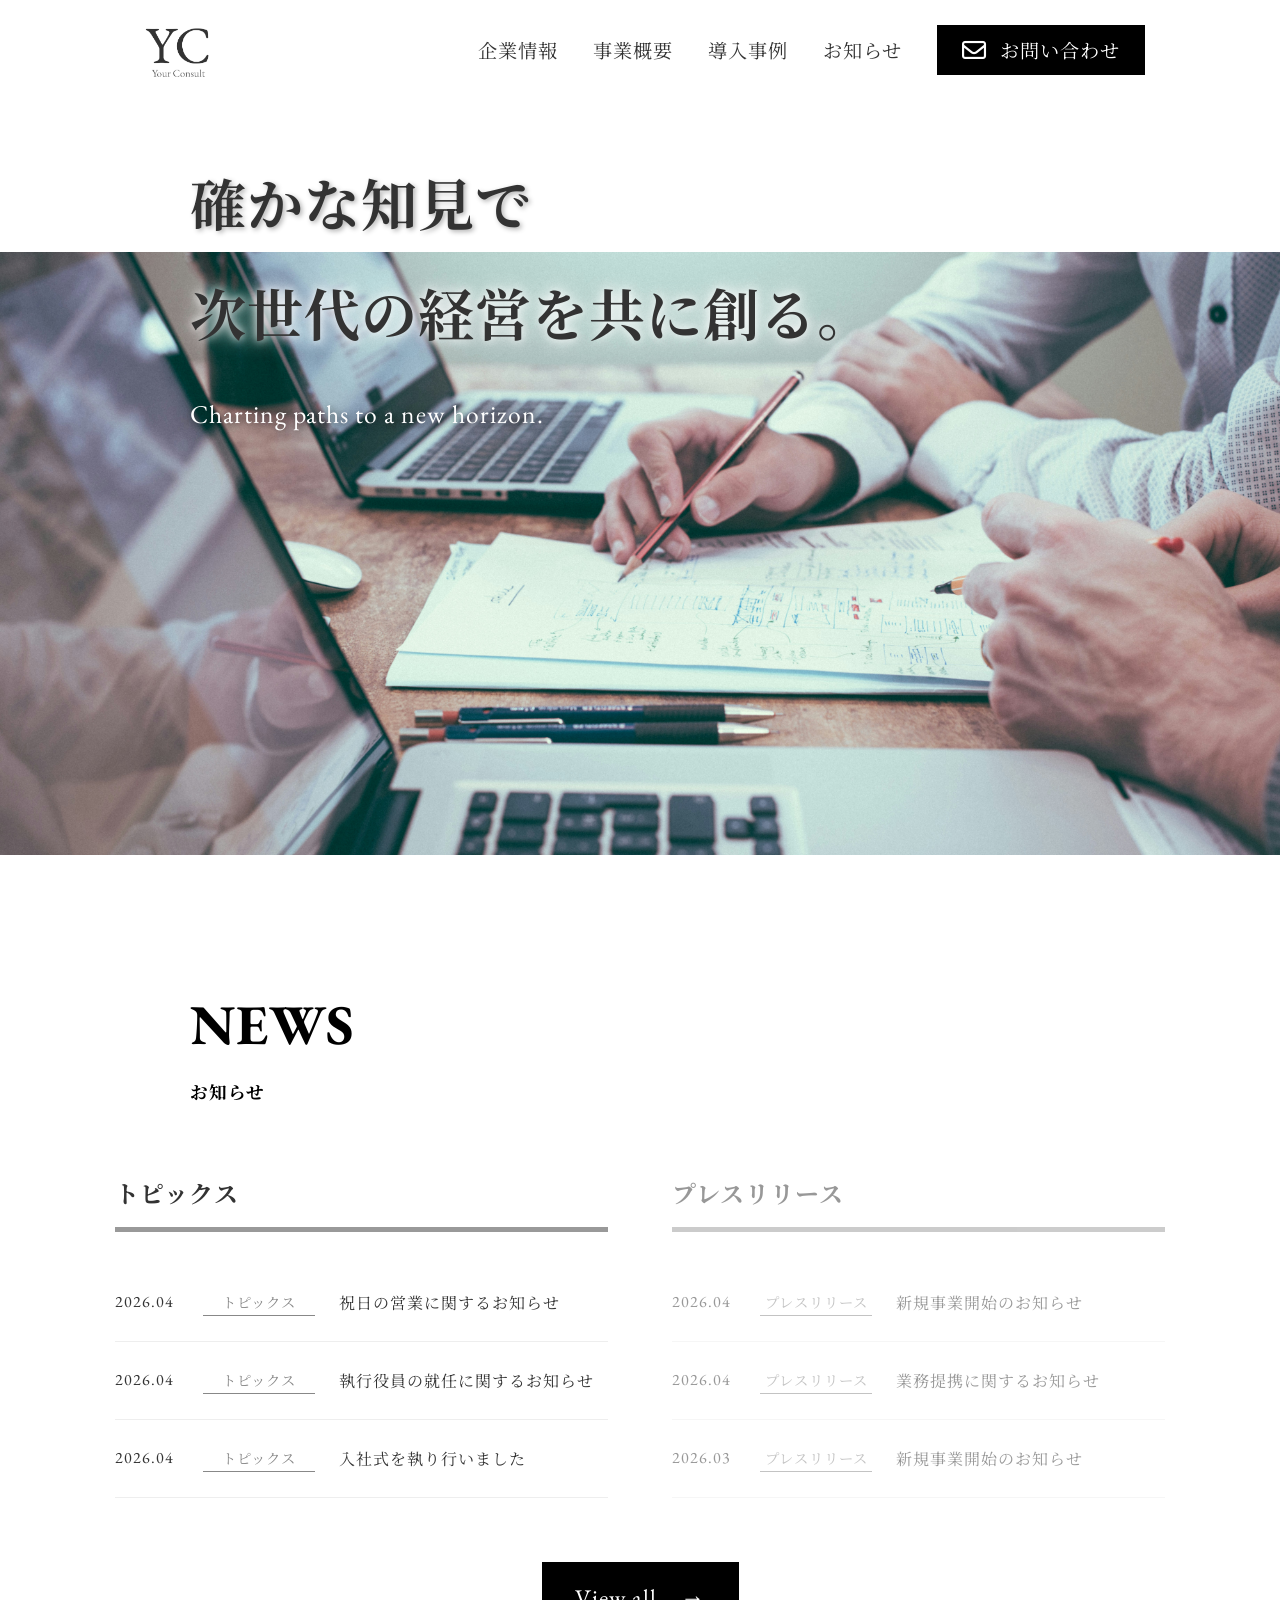
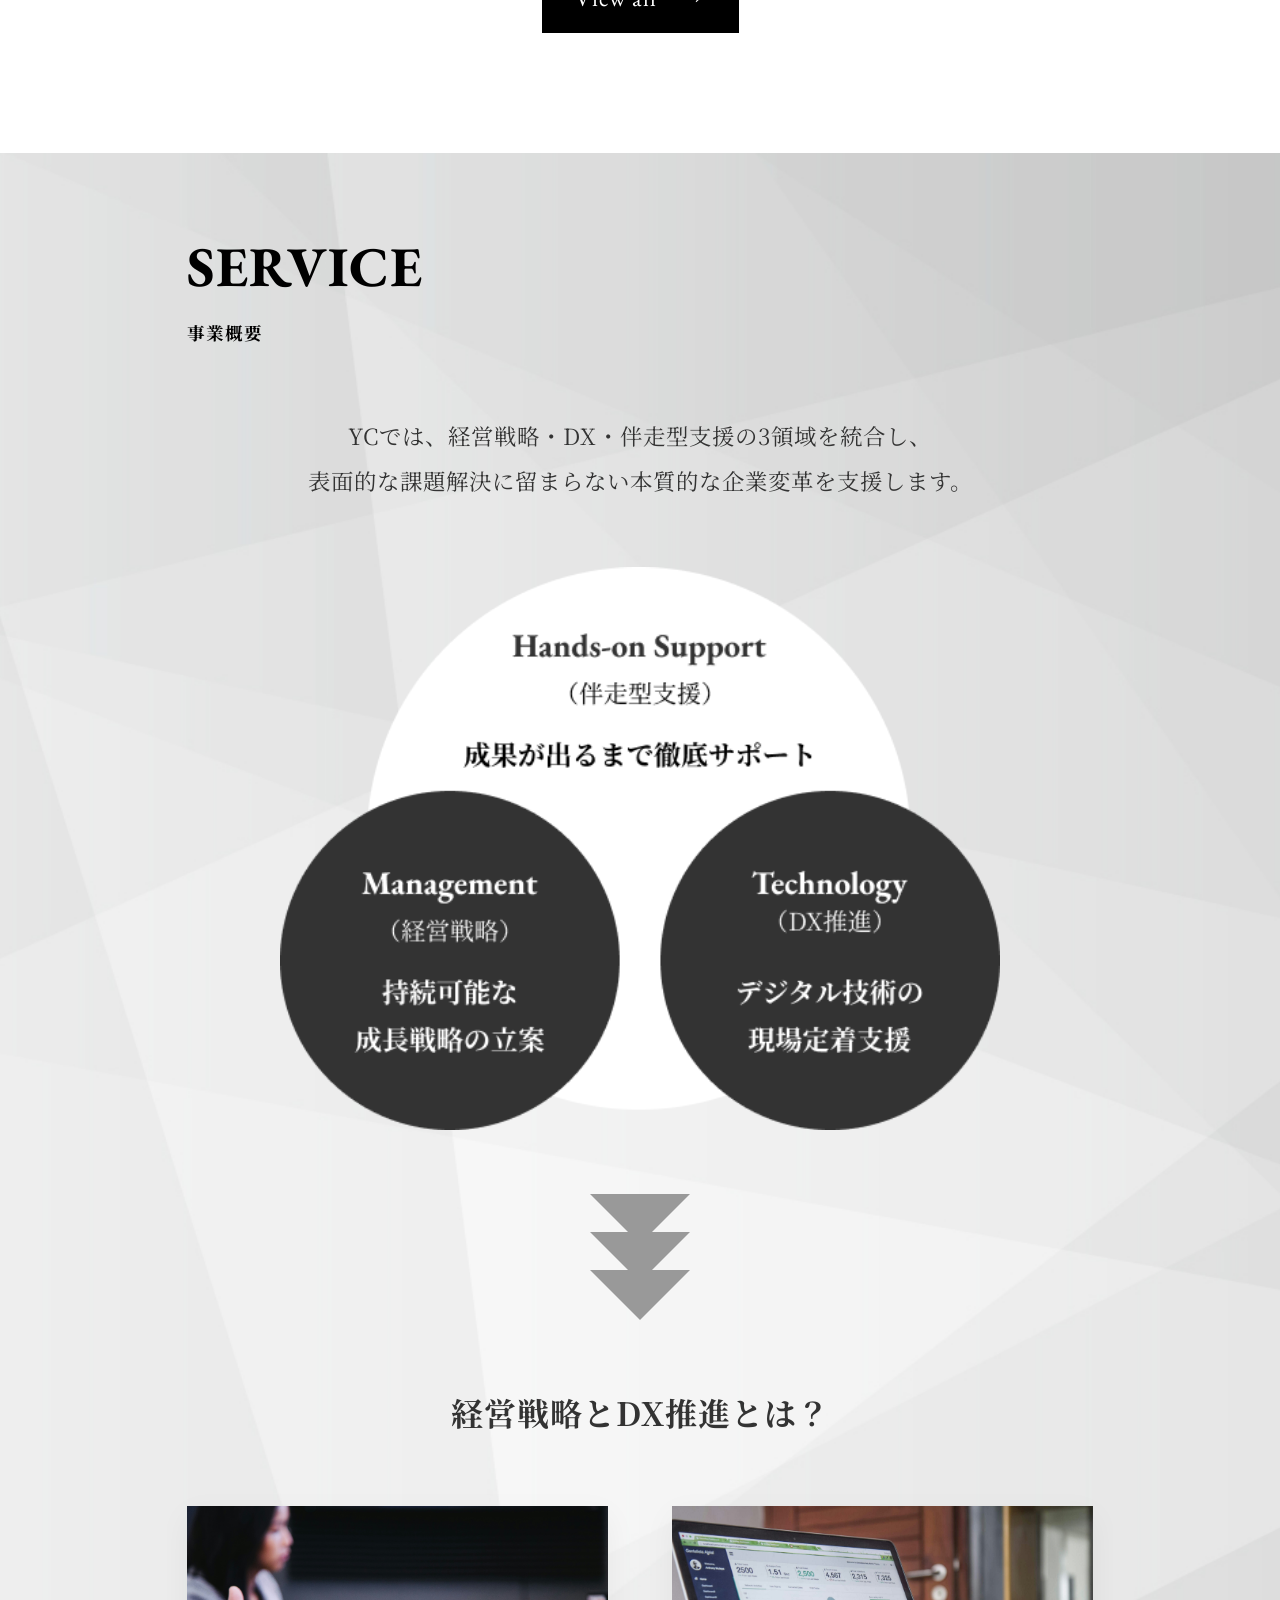
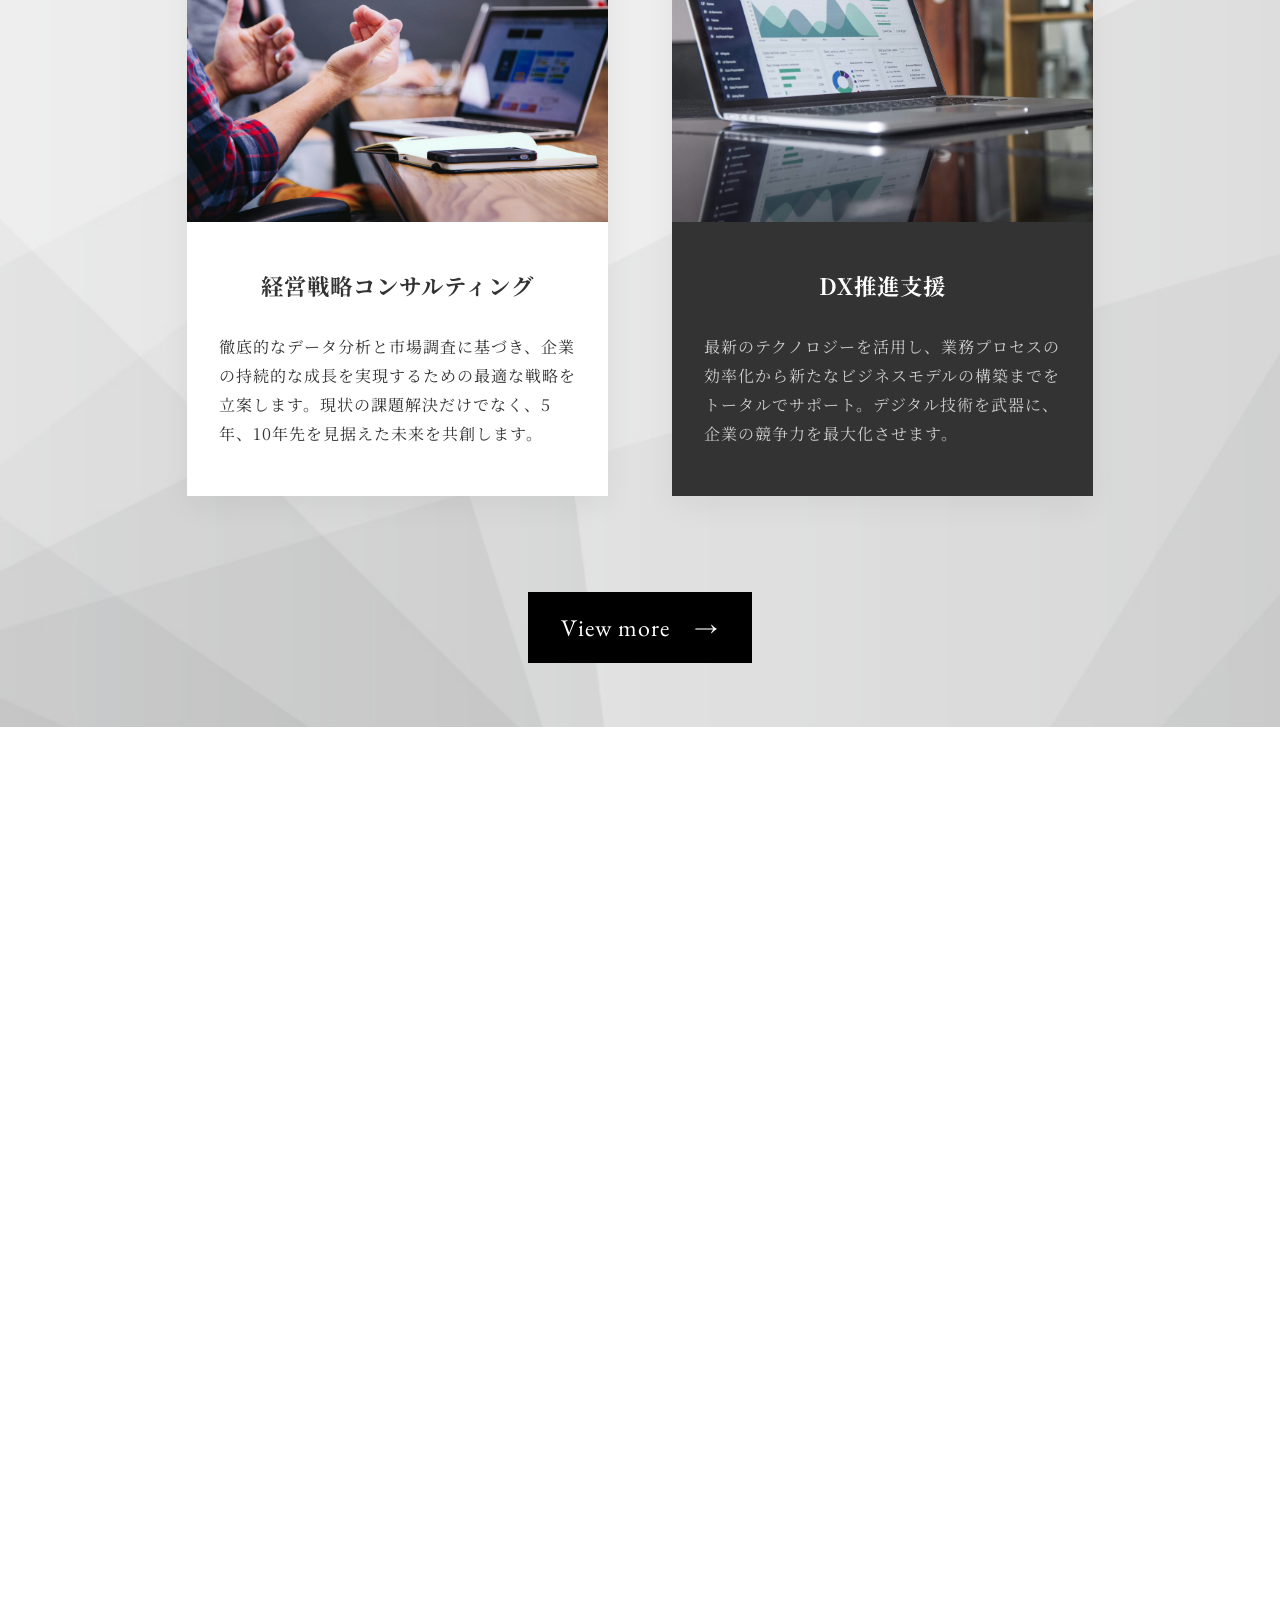
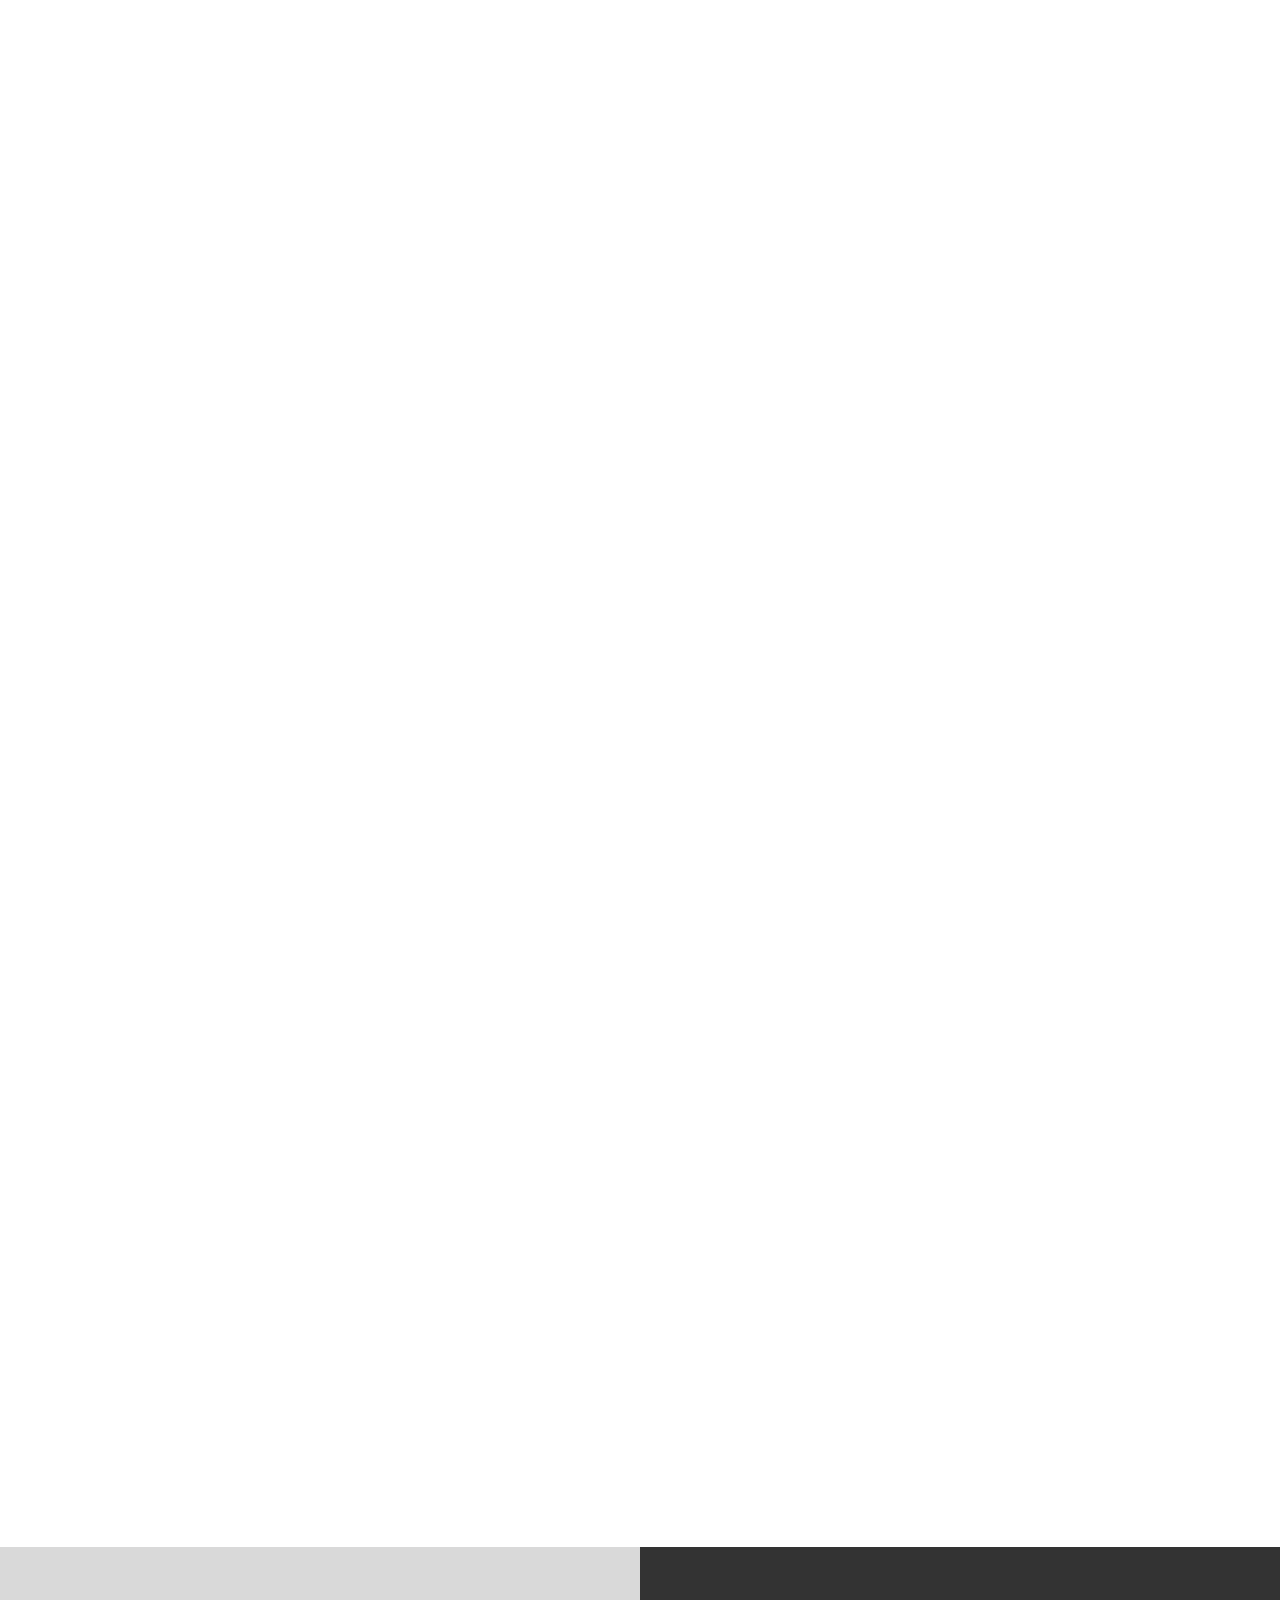
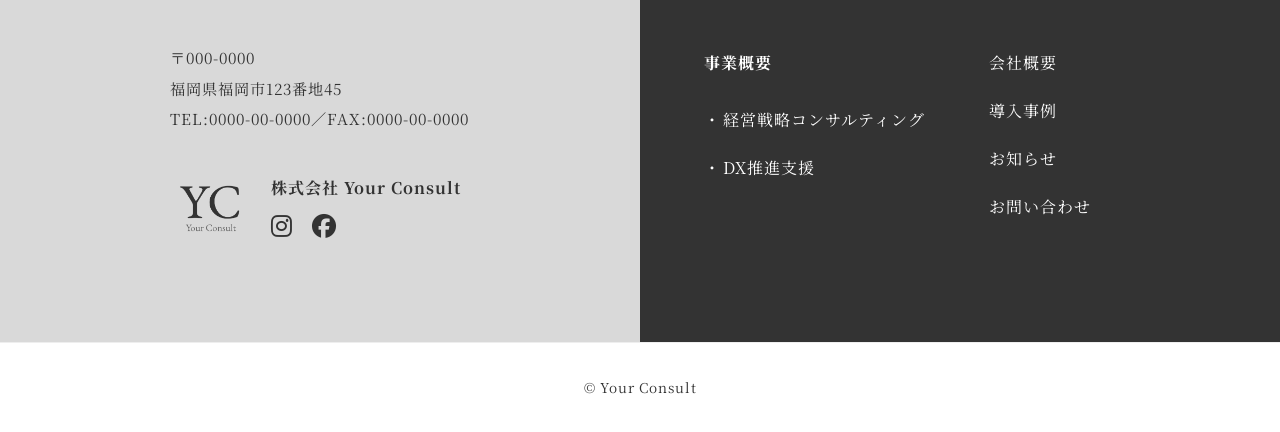
==== commit bd836788: "4月27日修正" ====
--- a/index.html
+++ b/index.html
@@ -364,7 +364,7 @@
       </div>
 
       <div class="p-contact__link">
-        <a href="#">
+        <a href="contact.html">
           <span>ご相談・お問い合わせはこちらから</span>
         </a>
       </div>
--- a/css/style.css
+++ b/css/style.css
@@ -123,20 +123,20 @@
   z-index: 100;
 }
 .header-wrap {
-  max-width: 100rem;
+  max-width: 65.625rem;
   height: 6.25rem;
   margin: 0 auto;
+  padding-left: 1.25rem;
+  padding-right: 1.25rem;
   display: flex;
   align-items: center;
   justify-content: space-between;
   box-sizing: border-box;
-  padding-right: 1.25rem;
 }
 .header-wrap__logo a {
   display: block;
   line-height: 0;
   transition: opacity 0.3s;
-  padding-left: 1.25rem;
   outline: none;
 }
 .header-wrap__logo a:hover {
@@ -347,9 +347,8 @@
 }
 .footer-left__inner {
   width: 100%;
-  max-width: calc(1000px / 2);
+  max-width: calc(56.25rem / 2);
   padding-inline: 1.25rem;
-  padding-right: 4rem;
 }
 @media screen and (max-width: 767px) {
   .footer-left__inner {
@@ -424,7 +423,7 @@
 }
 .footer-right__inner {
   width: 100%;
-  max-width: calc(1000px / 2);
+  max-width: calc(56.25rem / 2);
   padding-inline: 1.25rem;
   padding-left: 4rem;
 }
@@ -506,7 +505,7 @@
 }
 
 .p-lower-header {
-  padding: 4rem 0 50px;
+  padding: 5rem 0 3rem;
   background-color: #fff;
 }
 @media screen and (max-width: 767px) {
@@ -515,8 +514,8 @@
   }
 }
 .p-lower-header__inner {
-  width: 90%;
-  max-width: 87.5rem;
+  max-width: 65.625rem;
+  padding-inline: 1.125rem;
   margin-inline: auto;
   display: flex;
   justify-content: space-between;
@@ -530,7 +529,7 @@
   }
 }
 .p-lower-header__eng {
-  font-family: "EB Garamond", serif;
+  font-family: "EB Garamond", "Times New Roman", serif;
   font-size: 4.5rem;
   font-weight: bold;
   color: #000;
@@ -553,7 +552,7 @@
 }
 .p-lower-visual__img {
   width: 100%;
-  height: calc(100vh - 80px - 4rem - 50px - 6rem);
+  height: calc(100vh - 6.25rem - 5rem - 3rem - 8rem);
 }
 @media screen and (max-width: 767px) {
   .p-lower-visual__img {
@@ -596,9 +595,8 @@
   }
 }
 .p-top-message__inner {
-  width: 90%;
-  max-width: 87.5rem;
-  margin-inline: auto;
+  max-width: 56.25rem;
+  margin: 0 auto;
 }
 .p-top-message__header {
   margin-bottom: 4rem;
@@ -611,7 +609,7 @@
   }
 }
 .p-top-message__eng {
-  font-family: "EB Garamond", serif;
+  font-family: "EB Garamond", "Times New Roman", serif;
   font-size: 3.5rem;
   font-weight: bold;
   color: #000;
@@ -628,21 +626,27 @@
   color: #000;
 }
 .p-top-message__contents {
-  max-width: 75rem;
-  margin-inline: auto;
+  max-width: 43.75rem;
+  padding-inline: 1.125rem;
   text-align: center;
+  margin: 0 auto;
 }
 .p-top-message__img {
   width: 75%;
   margin-bottom: 4rem;
-  margin-inline: auto;
+  margin: 0 auto;
+}
+@media screen and (max-width: 767px) {
+  .p-top-message__img {
+    margin-bottom: 3rem;
+  }
 }
 .p-top-message__img img {
   width: 100%;
   height: auto;
 }
 .p-top-message__body {
-  max-width: 50rem;
+  max-width: 43.75rem;
   margin-inline: auto;
   text-align: left;
 }
@@ -697,9 +701,9 @@
   }
 }
 .p-corporate__inner {
-  width: 90%;
-  max-width: 87.5rem;
+  max-width: 56.25rem;
   margin-inline: auto;
+  padding-inline: 1.125rem;
 }
 .p-corporate__header {
   margin-bottom: 4rem;
@@ -712,7 +716,7 @@
   }
 }
 .p-corporate__eng {
-  font-family: "EB Garamond", serif;
+  font-family: "EB Garamond", "Times New Roman", serif;
   font-size: 3.5rem;
   font-weight: bold;
   color: #000;
@@ -729,7 +733,7 @@
   color: #000;
 }
 .p-corporate__contents {
-  max-width: 75rem;
+  max-width: 43.75rem;
   margin-inline: auto;
 }
 .p-corporate__table {
@@ -778,9 +782,9 @@
   }
 }
 .p-member__inner {
-  width: 90%;
-  max-width: 87.5rem;
+  max-width: 56.25rem;
   margin-inline: auto;
+  padding-inline: 1.125rem;
 }
 .p-member__header {
   margin-bottom: 4rem;
@@ -817,8 +821,9 @@
   font-size: 1.1rem;
   line-height: 2;
   color: #333;
-  margin-bottom: 4rem;
+  margin: 0 auto 4rem;
   text-align: left;
+  max-width: 43.75rem;
 }
 @media screen and (max-width: 767px) {
   .p-member__lead {
@@ -889,9 +894,9 @@
   }
 }
 .p-access__inner {
-  width: 90%;
-  max-width: 87.5rem;
+  max-width: 56.25rem;
   margin-inline: auto;
+  padding-inline: 1.125rem;
 }
 .p-access__header {
   margin-bottom: 4rem;
@@ -920,7 +925,7 @@
   color: #000;
 }
 .p-access__contents {
-  max-width: 75rem;
+  max-width: 56.25rem;
   margin-inline: auto;
 }
 .p-access__map {
@@ -938,6 +943,11 @@
     aspect-ratio: 4/3;
   }
 }
+.p-access__info-list {
+  max-width: 43.75rem;
+  text-align: left;
+  margin: 0 auto;
+}
 .p-access__info-item {
   display: flex;
   font-size: 1.1rem;
@@ -982,7 +992,7 @@
   background-color: #fff;
 }
 .page-header__inner {
-  max-width: 87.5rem;
+  max-width: 65.625rem;
   margin: 0 auto;
   padding-inline: 1.25rem;
   display: flex;
@@ -995,7 +1005,6 @@
     flex-direction: column;
     align-items: flex-start;
     gap: 1.5rem;
-    padding-top: 4rem;
   }
 }
 .page-header__title-set {
@@ -1057,11 +1066,17 @@
 }
 
 .contact-section {
-  padding: 5rem 0 10rem;
+  padding: 7.5rem 0;
   background-color: #fff;
 }
+@media screen and (max-width: 767px) {
+  .contact-section {
+    padding-top: 5.625rem;
+    padding-bottom: 3rem;
+  }
+}
 .contact-section__inner {
-  max-width: 62.5rem;
+  max-width: 56.25rem;
   margin: 0 auto;
   padding-inline: 1.25rem;
   box-sizing: border-box;
@@ -1140,10 +1155,15 @@
 }
 
 .page-header {
-  padding-top: 2rem;
+  padding-top: 5rem;
+}
+@media screen and (max-width: 767px) {
+  .page-header {
+    padding-top: 3rem;
+  }
 }
 .page-header__inner {
-  max-width: 87.5rem;
+  max-width: 65.625rem;
   margin: 0 auto;
   padding-inline: 1.25rem;
   display: flex;
@@ -1223,7 +1243,7 @@
   }
 }
 .p-news-list__inner {
-  max-width: 87.5rem;
+  max-width: 65.625rem;
   margin: 0 auto;
   padding-inline: 1.25rem;
 }
@@ -1325,7 +1345,7 @@
 }
 @media screen and (max-width: 767px) {
   .p-news-list__inner .top-news__list-item a .date {
-    width: 3rem;
+    width: 4rem;
     font-size: 0.85rem;
     white-space: normal;
   }
@@ -1405,16 +1425,17 @@
 }
 @media screen and (max-width: 767px) {
   .p-service-lead {
-    padding: 1.5rem;
+    padding: 5.625rem 1.125rem;
   }
 }
 .p-service-lead__ttl {
-  font-size: 2.25rem;
+  font-size: 2rem;
   font-weight: bold;
   line-height: 1.5;
-  margin-bottom: 1.5rem;
+  margin: 0 auto 1.5rem;
   color: #333;
   font-family: "Noto Serif JP", serif;
+  max-width: 43.75rem;
 }
 @media screen and (max-width: 767px) {
   .p-service-lead__ttl {
@@ -1423,16 +1444,16 @@
   }
 }
 .p-service-lead__txt {
-  font-size: 1rem;
+  font-size: 1.2rem;
   line-height: 2;
-  max-width: 800px;
+  max-width: 43.75rem;
   margin: 0 auto;
   text-align: left;
   color: #333;
 }
 @media screen and (max-width: 767px) {
   .p-service-lead__txt {
-    font-size: 0.9375rem;
+    font-size: 1rem;
   }
 }
 
@@ -1447,13 +1468,13 @@
   }
 }
 .p-service-content__container {
-  max-width: 100rem;
+  max-width: 65.625rem;
   margin: 0 auto;
   position: relative;
   padding: 0 1.25rem;
 }
 .p-service-content__img {
-  width: 95%;
+  width: 100%;
   margin: 0 auto;
   height: 31.25rem;
 }
@@ -1464,12 +1485,12 @@
 }
 .p-service-content__box {
   background-color: #fff;
-  width: 70%;
+  width: 80%;
   max-width: 70rem;
   margin: -7.5rem auto 0;
   position: relative;
   z-index: 10;
-  padding: 4rem;
+  padding: 3rem;
   box-shadow: 0 1.25rem 3.75rem rgba(0, 0, 0, 0.1);
 }
 @media screen and (max-width: 767px) {
@@ -1539,7 +1560,7 @@
 }
 .p-service-menu__list {
   display: flex;
-  gap: 5rem;
+  gap: 3rem;
 }
 @media screen and (max-width: 767px) {
   .p-service-menu__list {
@@ -1594,7 +1615,7 @@
   z-index: -1;
 }
 .p-service-flow__container {
-  max-width: 75rem;
+  max-width: 56.25rem;
   margin: 0 auto;
   padding: 0 1.25rem;
 }
@@ -1604,8 +1625,7 @@
 }
 .p-service-flow__ttl {
   font-size: 3.5rem;
-  font-family: "EB Garamond", serif;
-  margin-bottom: 0.5rem;
+  font-family: "EB Garamond", "Times New Roman", serif;
 }
 @media screen and (max-width: 767px) {
   .p-service-flow__ttl {
@@ -1638,6 +1658,7 @@
   display: flex;
   align-items: stretch;
   min-height: 8.75rem;
+  margin-bottom: 1rem;
 }
 @media screen and (max-width: 767px) {
   .p-service-flow__item {
@@ -1712,16 +1733,16 @@
   width: 100%;
   background-color: #fff;
   position: relative;
-  height: calc(100vh - 80px);
+  height: calc(95vh - 6.25rem);
   overflow: hidden;
 }
 @media screen and (max-width: 767px) {
   .main-visual {
-    height: calc(100vh - 80px);
+    height: calc(95vh - 6.25rem);
   }
 }
 .main-visual__inner {
-  max-width: 75rem;
+  max-width: 56.25rem;
   margin: 0 auto;
   padding-inline: 1.25rem;
   height: 100%;
@@ -1731,12 +1752,12 @@
 .main-visual__content {
   position: absolute;
   left: 1.25rem;
-  top: 10vh;
+  top: 8vh;
   z-index: 20;
 }
 @media screen and (max-width: 767px) {
   .main-visual__content {
-    top: 3vh;
+    top: 5vh;
   }
 }
 .main-visual__content .main-visual__title {
@@ -1745,7 +1766,7 @@
 }
 .main-visual__content .main-visual__title--main, .main-visual__content .main-visual__title--sub {
   display: block;
-  font-size: 4rem;
+  font-size: 3.5rem;
   line-height: 1.1;
 }
 @media screen and (max-width: 767px) {
@@ -1771,10 +1792,9 @@
   text-shadow: 0 0 1.25rem #fff, 0 0 0.6rem #fff;
 }
 .main-visual__content .main-visual__eng {
-  font-family: "EB Garamond", serif;
+  font-family: "EB Garamond", "Times New Roman", serif;
   font-size: 1.6rem;
   color: #fff;
-  font-style: italic;
   margin-top: 3rem;
   text-shadow: 0.125rem 0.125rem 0.5rem rgba(0, 0, 0, 0.8);
 }
@@ -1790,24 +1810,25 @@
   left: 50%;
   transform: translateX(-50%);
   width: 100vw;
-  height: 70vh;
+  height: 67vh;
   z-index: 1;
 }
 @media screen and (max-width: 767px) {
+  .main-visual__img {
+    height: 70vh;
+  }
+}
+@media screen and (max-width: 480px) {
   .main-visual__img {
     height: 75vh;
   }
 }
-@media screen and (max-width: 480px) {
-  .main-visual__img {
-    height: 78vh;
-  }
-}
 .main-visual__img img {
   display: block;
   width: 100%;
   height: 100%;
   object-fit: cover;
+  vertical-align: bottom;
 }
 
 .top-news {
@@ -1820,17 +1841,22 @@
   }
 }
 .top-news__inner {
-  max-width: 87.5rem;
   margin: 0 auto;
   padding-inline: 1.25rem;
 }
 .top-news__inner .top-news__header {
-  max-width: 75rem;
+  max-width: 56.25rem;
   margin: 0 auto 4rem;
 }
+@media screen and (max-width: 767px) {
+  .top-news__inner .top-news__header {
+    margin-bottom: 3rem;
+  }
+}
 .top-news__inner .top-news__header .top-news__eng {
-  font-family: "EB Garamond", serif;
+  font-family: "EB Garamond", "Times New Roman", serif;
   font-size: 3.5rem;
+  color: #000;
 }
 @media screen and (max-width: 767px) {
   .top-news__inner .top-news__header .top-news__eng {
@@ -1841,6 +1867,7 @@
 .top-news__inner .top-news__header .top-news__jp {
   font-size: 1.1rem;
   font-weight: bold;
+  color: #000;
 }
 @media screen and (max-width: 767px) {
   .top-news__inner .top-news__header .top-news__jp {
@@ -1880,6 +1907,8 @@
   background-color: #333;
 }
 .top-news__inner .top-news__flex-container {
+  max-width: 65.625rem;
+  margin: 0 auto;
   display: flex;
   gap: 4rem;
 }
@@ -1951,7 +1980,7 @@
   background-color: rgba(0, 0, 0, 0.02);
 }
 .top-news__inner .top-news__flex-container .top-news__content .top-news__list-item a .date {
-  font-family: "EB Garamond", serif;
+  font-family: "EB Garamond", "Times New Roman", serif;
   font-size: 1rem;
   color: #333;
   flex-shrink: 0;
@@ -1968,6 +1997,8 @@
   color: #888;
   flex-shrink: 0;
   width: 7rem;
+  border-bottom: solid 1px #888;
+  text-align: center;
 }
 @media screen and (max-width: 767px) {
   .top-news__inner .top-news__flex-container .top-news__content .top-news__list-item a .category {
@@ -2033,20 +2064,18 @@
 }
 @media screen and (max-width: 767px) {
   .p-service {
-    padding: 5.625rem 0;
+    padding: 3rem 0;
   }
 }
 .p-service__inner {
-  max-width: 75rem;
+  max-width: 56.625rem;
   margin: 0 auto;
   padding-inline: 1.25rem;
-  width: 90%;
   overflow: hidden;
   position: relative;
 }
 .p-service__header {
-  margin-bottom: 4rem;
-  text-align: left;
+  margin: 0 auto 4rem;
 }
 @media screen and (max-width: 767px) {
   .p-service__header {
@@ -2055,10 +2084,10 @@
   }
 }
 .p-service__eng {
-  font-family: "EB Garamond", serif;
+  font-family: "EB Garamond", "Times New Roman", serif;
   font-size: 3.5rem;
   font-weight: bold;
-  color: #333;
+  color: #000;
 }
 @media screen and (max-width: 767px) {
   .p-service__eng {
@@ -2068,7 +2097,7 @@
 .p-service__jp {
   font-size: 1.1rem;
   font-weight: bold;
-  color: #333;
+  color: #000;
 }
 .p-service__lead {
   margin-bottom: 4rem;
@@ -2082,10 +2111,11 @@
 @media screen and (max-width: 767px) {
   .p-service__lead {
     font-size: 1rem;
+    margin-bottom: 3rem;
   }
 }
 .p-service__diagram {
-  max-width: 50rem;
+  max-width: 45rem;
   margin: 0 auto;
   width: 100%;
 }
@@ -2100,13 +2130,18 @@
   flex-direction: column;
   align-items: center;
   width: 100%;
+}
+@media screen and (max-width: 767px) {
+  .p-service__decor-arrows {
+    margin: 3rem 0;
+  }
 }
 .p-service__decor-arrows .arrow-item {
   width: 0;
   height: 0;
   border-left: 50px solid transparent;
   border-right: 50px solid transparent;
-  border-top: 50px solid #333;
+  border-top: 50px solid #999;
   display: block;
   margin-top: -12px;
 }
@@ -2114,15 +2149,27 @@
   margin-top: 0;
 }
 .p-service__decor-arrows .arrow-item:nth-child(2) {
-  opacity: 0.7;
+  opacity: 1;
 }
 .p-service__decor-arrows .arrow-item:nth-child(3) {
-  opacity: 0.4;
+  opacity: 1;
+}
+@media screen and (max-width: 480px) {
+  .p-service__decor-arrows .arrow-item {
+    border-left: 30px solid transparent;
+    border-right: 30px solid transparent;
+    border-top: 30px solid #999;
+  }
 }
 .p-service__link-area {
   margin-bottom: 4rem;
   text-align: center;
   width: 100%;
+}
+@media screen and (max-width: 767px) {
+  .p-service__link-area {
+    margin-bottom: 3rem;
+  }
 }
 .p-service__link-text {
   font-size: 2rem;
@@ -2160,7 +2207,7 @@
 @media screen and (max-width: 767px) {
   .p-service__card {
     flex: none;
-    max-width: 100%;
+    width: 90%;
   }
 }
 .p-service__card-img {
@@ -2195,13 +2242,13 @@
 }
 @media screen and (max-width: 767px) {
   .p-service__card-title {
-    font-size: 1.1rem;
+    font-size: 1.2rem;
   }
 }
 .p-service__card-text {
-  font-size: 0.95rem;
+  font-size: 1rem;
   line-height: 1.8;
-  color: #666;
+  color: #333;
 }
 .p-service__card.is-dark {
   background-color: #333;
@@ -2256,29 +2303,28 @@
 }
 @media screen and (max-width: 767px) {
   .p-works {
-    padding: 5rem 0;
+    padding: 5.625rem 0;
   }
 }
 .p-works__inner {
-  max-width: 75rem;
+  max-width: 56.25rem;
   margin-inline: auto;
   padding-inline: 1.25rem;
-  width: 90%;
 }
 .p-works__header {
-  margin-bottom: 4rem;
-  text-align: left;
+  margin-bottom: 0 auto 4rem;
 }
 @media screen and (max-width: 767px) {
   .p-works__header {
     text-align: center;
+    margin-bottom: 3rem;
   }
 }
 .p-works__eng {
-  font-family: "EB Garamond", serif;
+  font-family: "EB Garamond", "Times New Roman", serif;
   font-size: 3.5rem;
   font-weight: bold;
-  color: #333;
+  color: #000;
 }
 @media screen and (max-width: 767px) {
   .p-works__eng {
@@ -2288,7 +2334,7 @@
 .p-works__jp {
   font-size: 1.1rem;
   font-weight: bold;
-  color: #333;
+  color: #000;
 }
 .p-works__slider {
   width: 100%;
@@ -2440,26 +2486,30 @@
   padding: 0 0 7.5rem 0;
   background-color: #fff;
 }
+@media screen and (max-width: 767px) {
+  .p-company {
+    padding-bottom: 5.625rem;
+  }
+}
 .p-company__inner {
-  width: 90%;
-  max-width: 75rem;
+  max-width: 56.25rem;
   margin-inline: auto;
+  padding-inline: 1.125rem;
 }
 .p-company__header {
-  margin-bottom: 5rem;
-  text-align: left;
+  margin-bottom: 4rem;
 }
 @media screen and (max-width: 767px) {
   .p-company__header {
     text-align: center;
-    margin-bottom: 3.5rem;
+    margin-bottom: 3rem;
   }
 }
 .p-company__eng {
-  font-family: "EB Garamond", serif;
+  font-family: "EB Garamond", "Times New Roman", serif;
   font-size: 3.5rem;
   font-weight: bold;
-  color: #333;
+  color: #000;
   line-height: 1;
 }
 @media screen and (max-width: 767px) {
@@ -2470,7 +2520,7 @@
 .p-company__jp {
   font-size: 1.1rem;
   font-weight: bold;
-  color: #333;
+  color: #000;
 }
 .p-company__contents {
   display: flex;
@@ -2486,21 +2536,33 @@
 }
 .p-company__img {
   flex: 1;
-  width: 100%;
+  width: 45%;
+}
+@media screen and (max-width: 767px) {
+  .p-company__img {
+    width: 90%;
+  }
 }
 .p-company__img img {
   width: 100%;
-  height: auto;
+  height: 100%;
   object-fit: cover;
+  min-height: 25rem;
+}
+@media screen and (max-width: 767px) {
+  .p-company__img img {
+    min-height: auto;
+  }
 }
 .p-company__body {
   flex: 1;
-  width: 100%;
+  width: 45%;
   text-align: left;
 }
 @media screen and (max-width: 767px) {
   .p-company__body {
     text-align: center;
+    width: 90%;
   }
 }
 .p-company__title {
@@ -2509,7 +2571,7 @@
   color: #333;
   margin-bottom: 2rem;
   position: relative;
-  padding-bottom: 1.5rem;
+  padding-bottom: 1rem;
   text-align: center;
 }
 .p-company__title::after {
@@ -2518,13 +2580,13 @@
   bottom: 0;
   left: 50%;
   transform: translateX(-50%);
-  width: 6rem;
+  width: 7rem;
   height: 2px;
   background-color: #333;
 }
 @media screen and (max-width: 767px) {
   .p-company__title {
-    font-size: 1.6rem;
+    font-size: 1.2rem;
     text-align: center;
   }
 }
@@ -2586,16 +2648,20 @@
   background-position: center;
   background-repeat: no-repeat;
 }
+@media screen and (max-width: 767px) {
+  .p-contact {
+    padding: 3rem 0;
+  }
+}
 .p-contact__inner {
-  width: 90%;
-  max-width: 87.5rem;
+  max-width: 56.25rem;
   margin-inline: auto;
+  padding-inline: 1.125rem;
 }
 .p-contact__box {
   background-color: rgba(255, 255, 255, 0.85);
   padding: 4rem 2rem;
   text-align: center;
-  border: 1px solid rgba(255, 255, 255, 0.3);
 }
 @media screen and (max-width: 767px) {
   .p-contact__box {
@@ -2603,10 +2669,15 @@
   }
 }
 .p-contact__header {
-  margin-bottom: 3rem;
+  margin-bottom: 4rem;
+}
+@media screen and (max-width: 767px) {
+  .p-contact__header {
+    margin-bottom: 3rem;
+  }
 }
 .p-contact__eng {
-  font-family: "EB Garamond", serif;
+  font-family: "EB Garamond", "Times New Roman", serif;
   font-size: 3.5rem;
   font-weight: bold;
   color: #000;
@@ -2624,6 +2695,11 @@
 }
 .p-contact__body {
   margin-bottom: 4rem;
+}
+@media screen and (max-width: 767px) {
+  .p-contact__body {
+    margin-bottom: 3rem;
+  }
 }
 .p-contact__text {
   font-size: 1.25rem;
@@ -2692,8 +2768,8 @@
 
 .u-fade-up {
   opacity: 0;
-  transform: translateY(3rem); /* 48px分下に下げておく */
-  transition: opacity 1s, transform 1s; /* 1秒かけて変化 */
+  transform: translateY(3rem);
+  transition: opacity 1s, transform 1s;
 }
 
 .u-fade-up.is-show {
@@ -2702,13 +2778,13 @@
 }
 
 .p-works-list {
-  padding: 5rem 0;
+  padding: 5rem 0 0;
   background-color: #fff;
 }
 .p-works-list__inner {
-  width: 90%;
-  max-width: 75rem;
+  max-width: 65.625rem;
   margin-inline: auto;
+  padding-inline: 1.125rem;
 }
 .p-works-list__category {
   margin-bottom: 8rem;
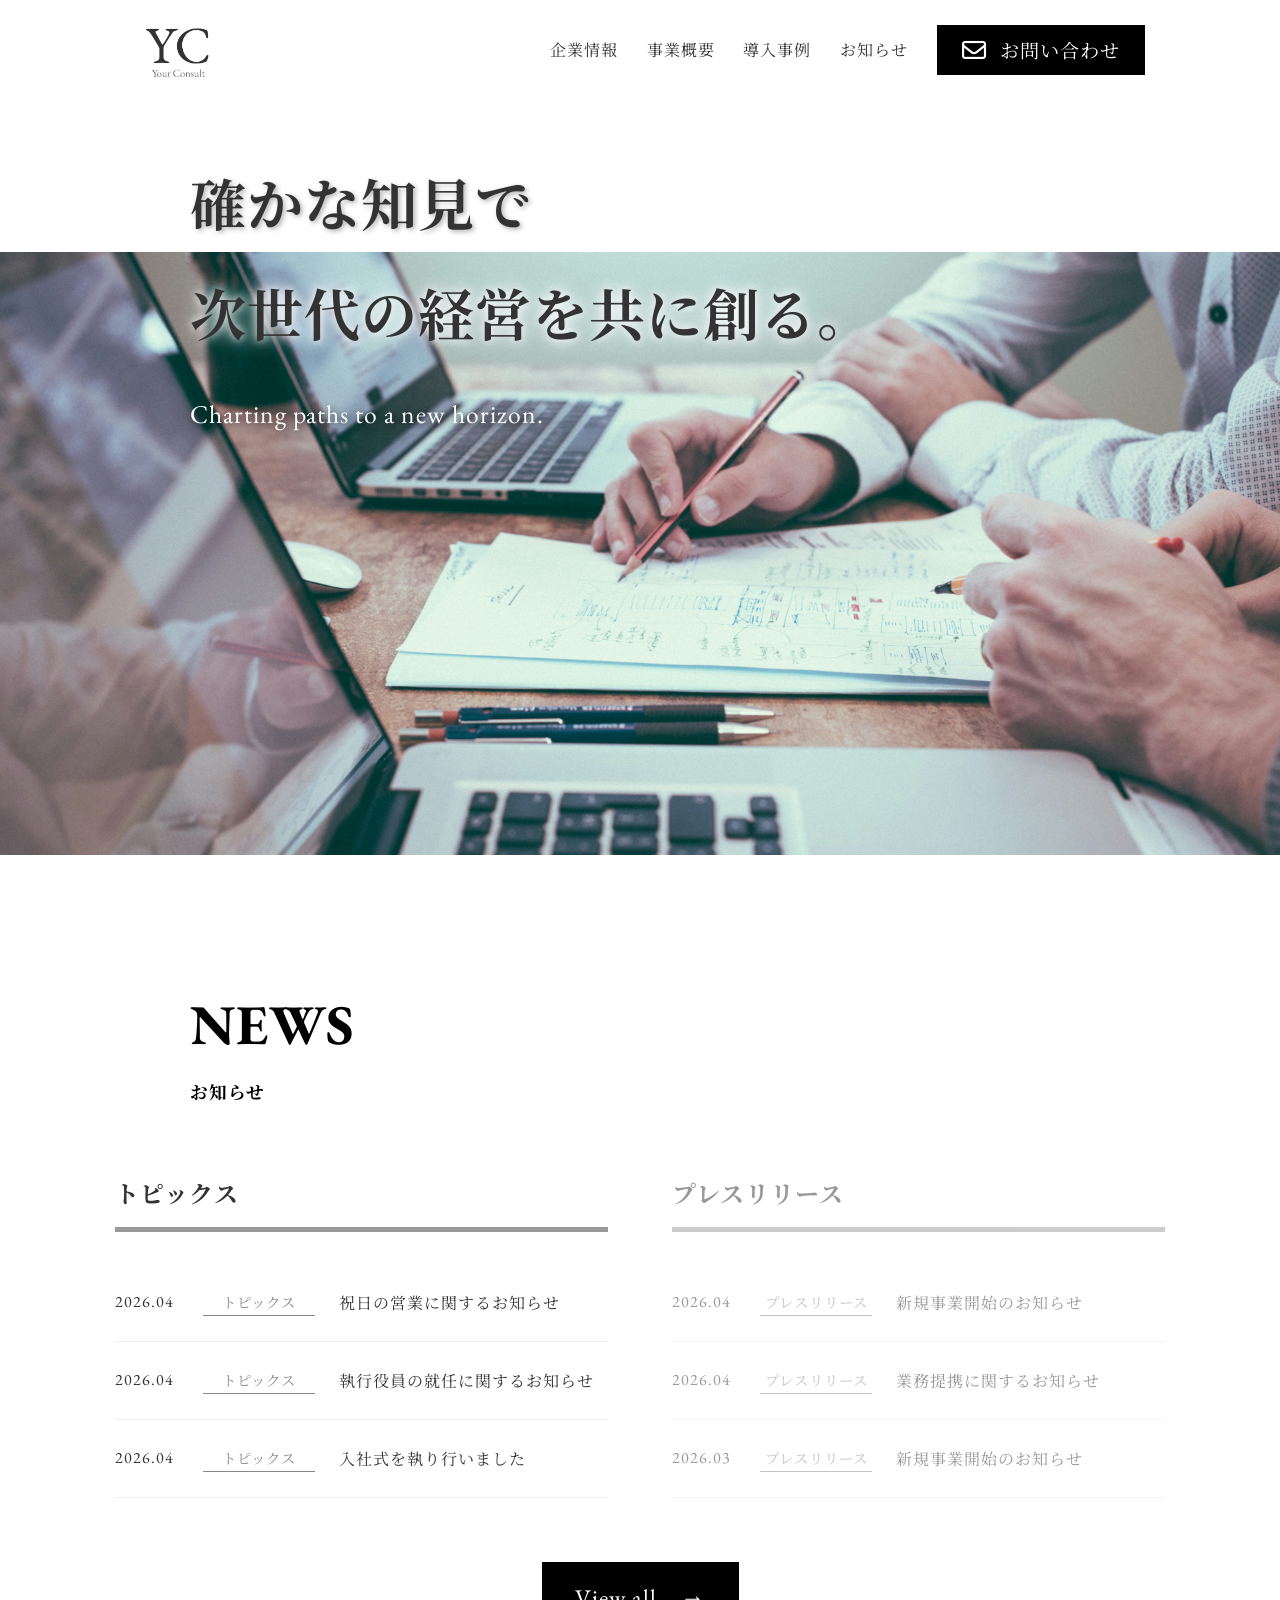
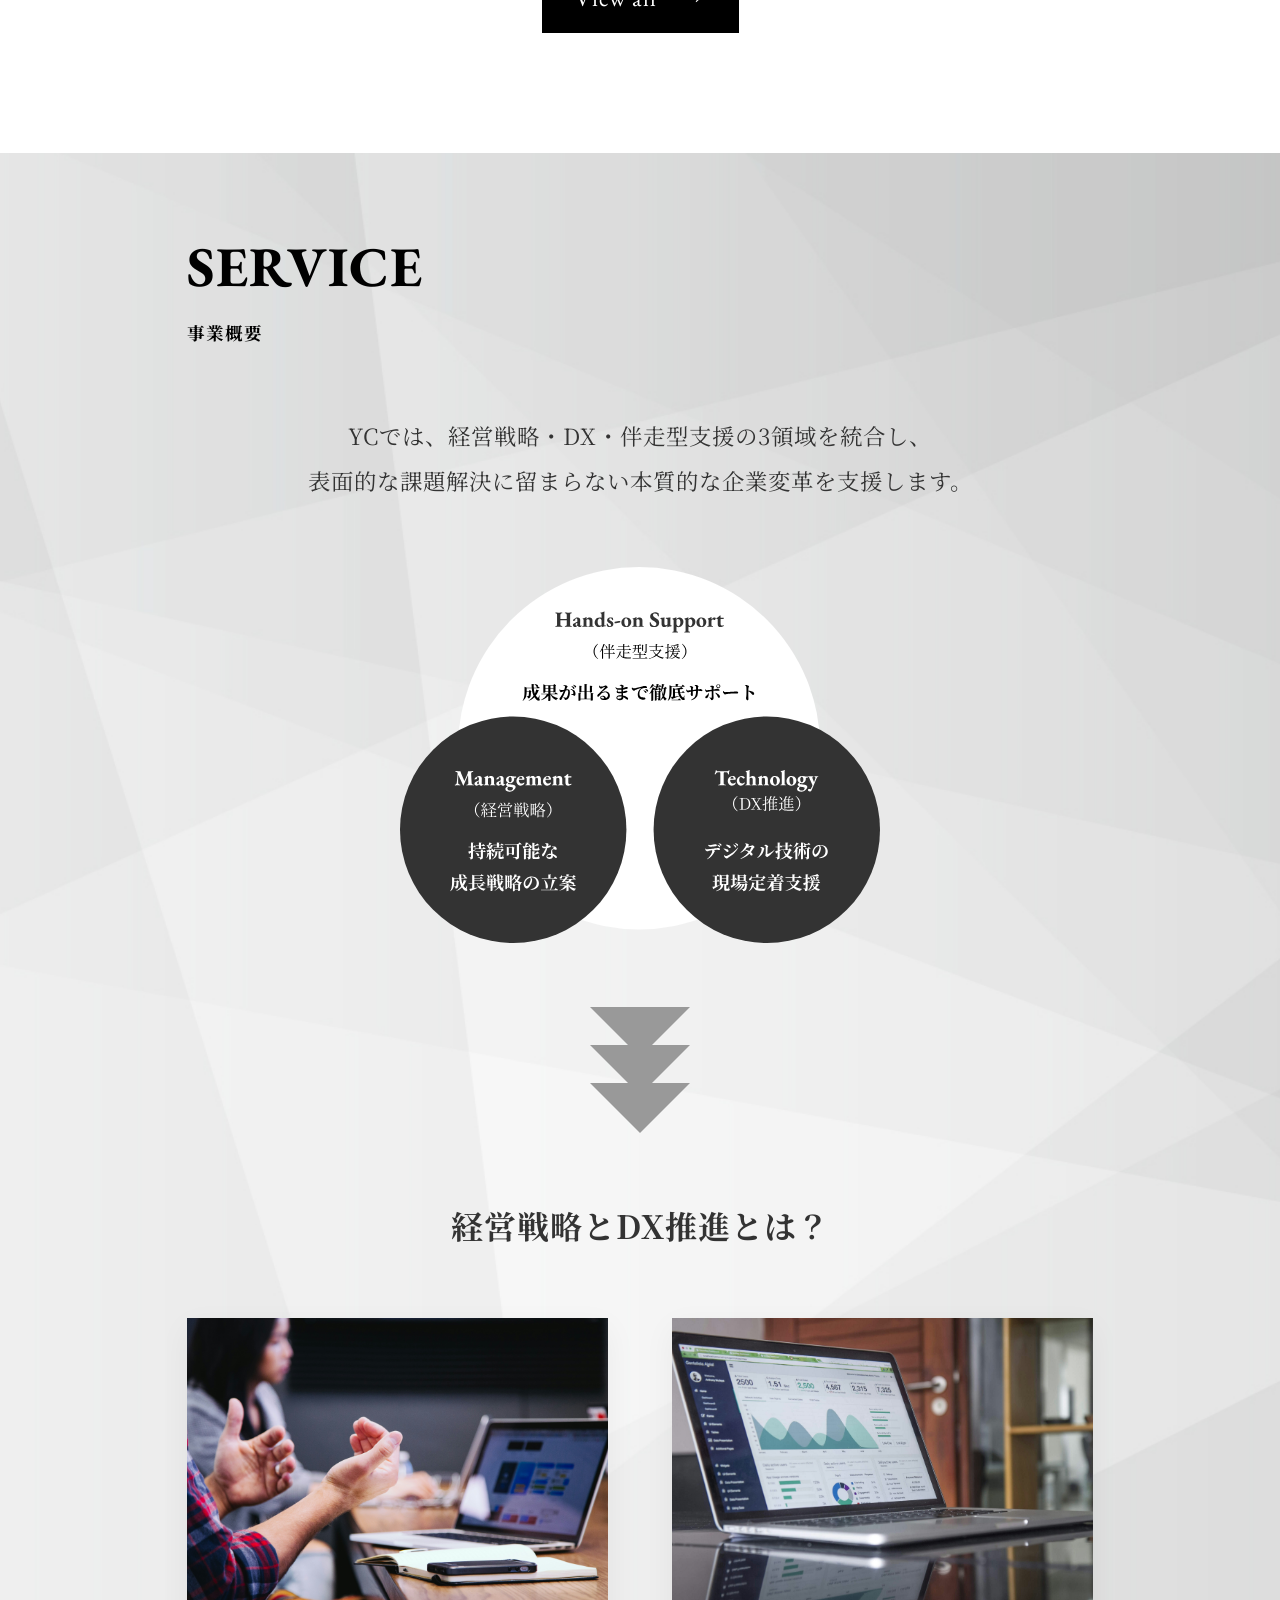
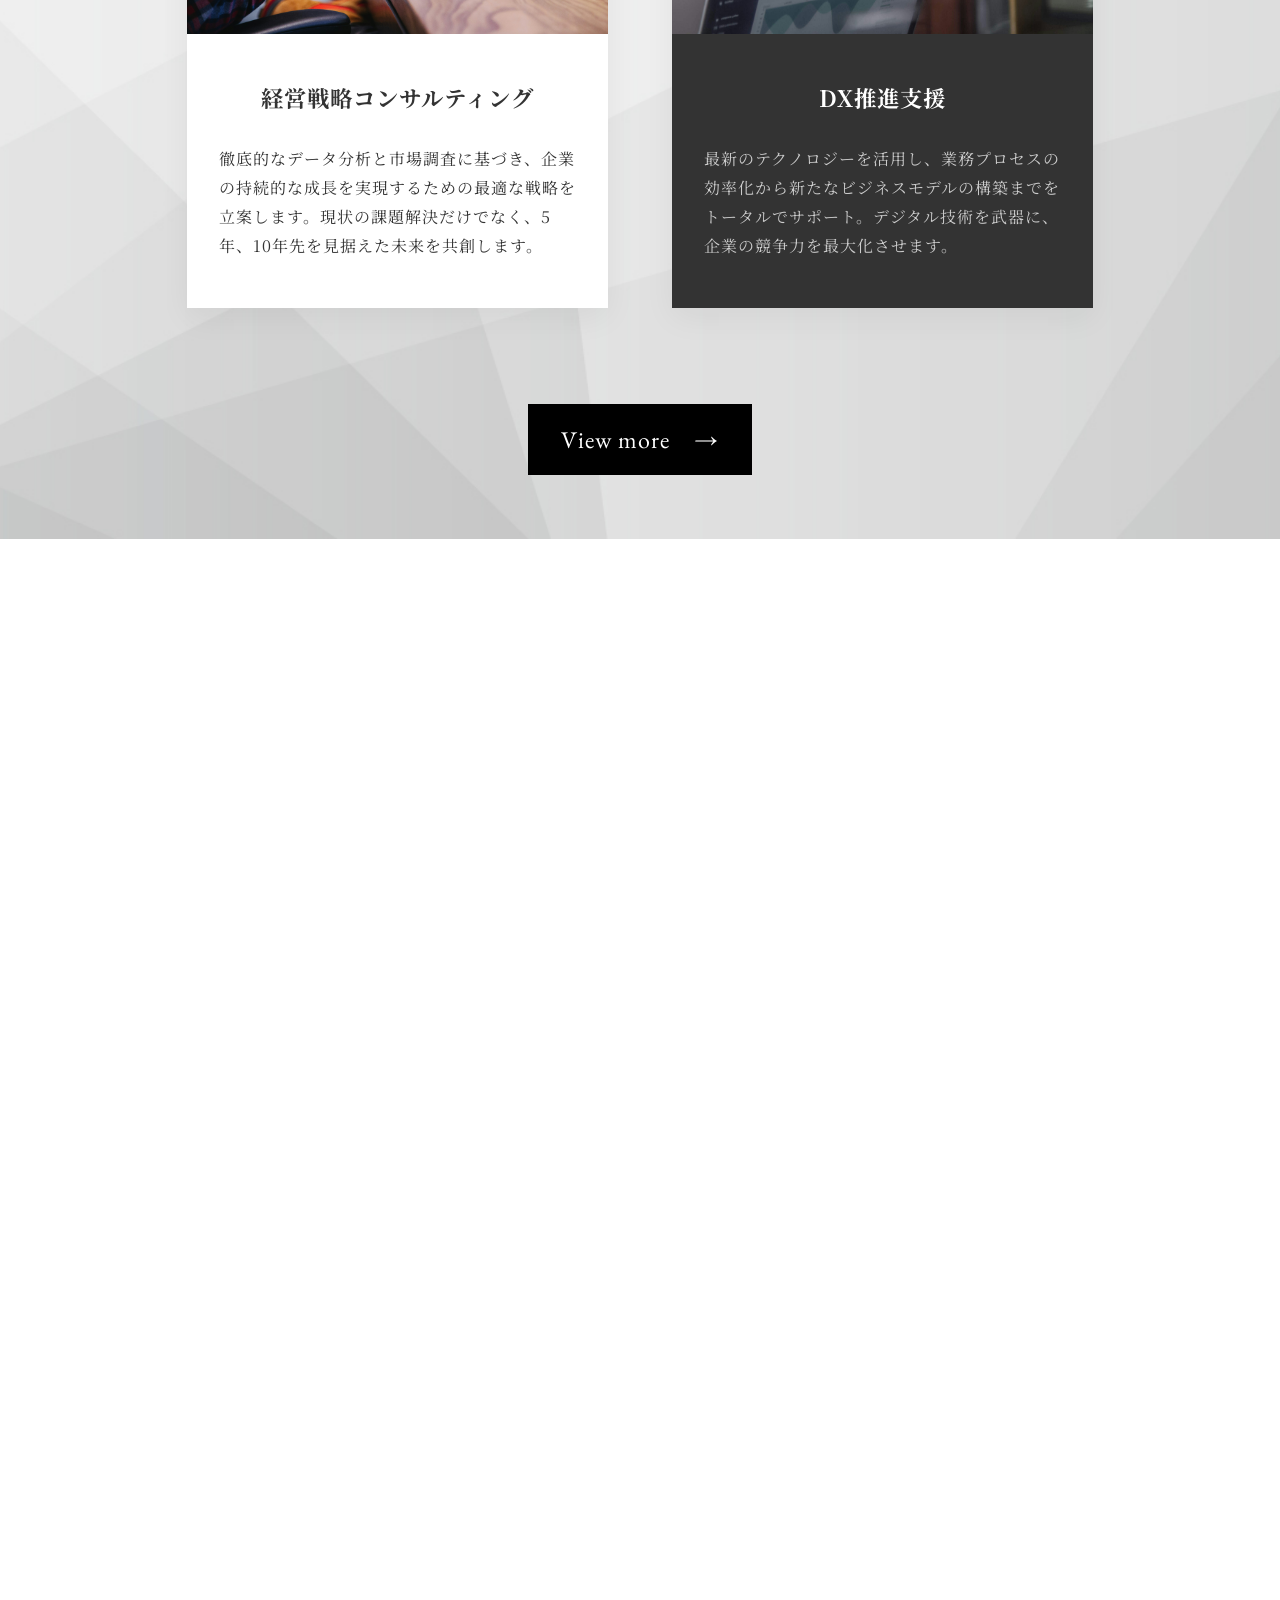
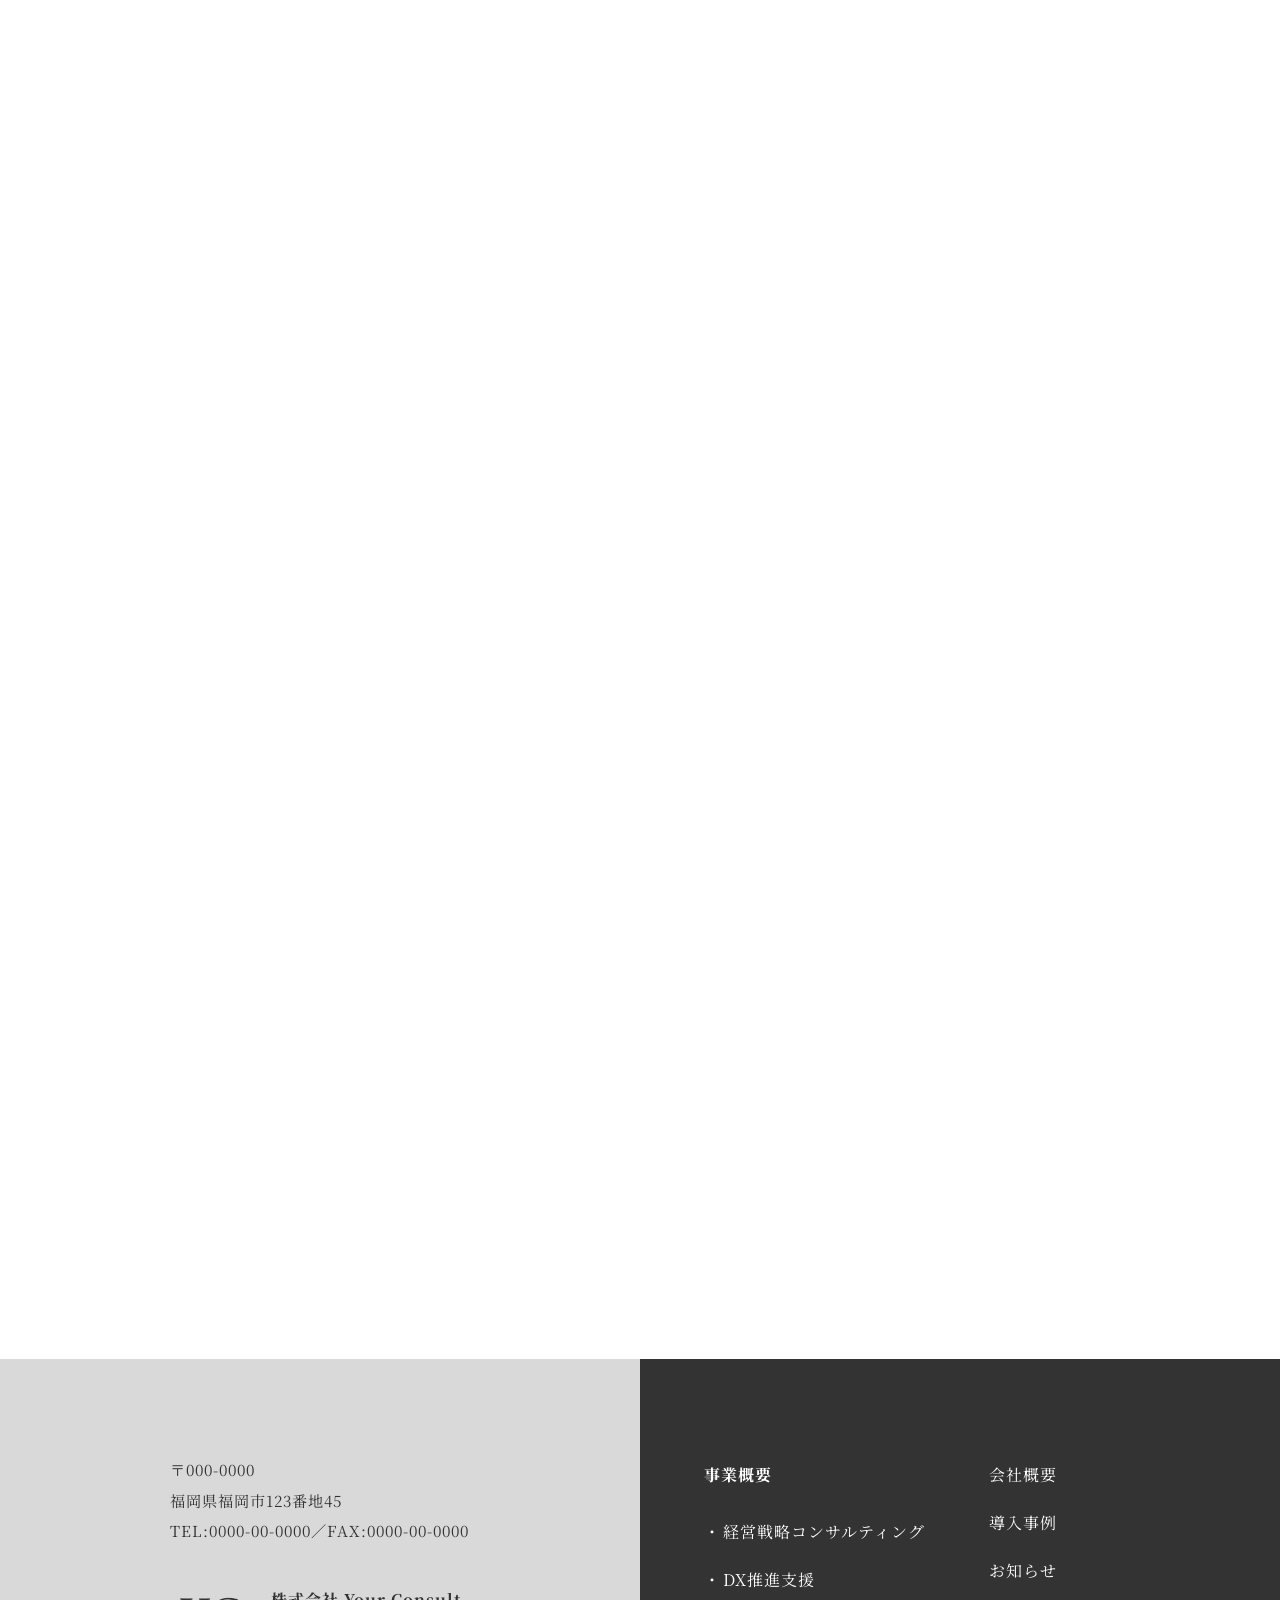
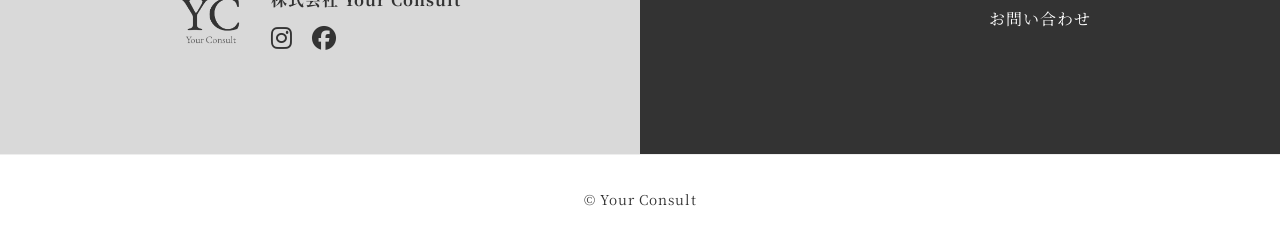
==== commit b7910c08: "4/28修正" ====
--- a/index.html
+++ b/index.html
@@ -156,7 +156,7 @@
     </p>
 
     <div class="p-service__diagram">
-      <img src="img/top-service01.png" alt="伴走型支援、経営戦略、DX推進の3つの領域の統合図解">
+      <img src="img/servicezukai.svg" alt="伴走型支援、経営戦略、DX推進の3つの領域の統合図解">
     </div>
 
     <div class="p-service__decor-arrows">
@@ -407,8 +407,8 @@
           <div class="footer-nav__group">
             <a href="service.html" class="footer-nav__ttl">事業概要</a>
             <ul class="footer-nav__list --dot">
-              <li><a href="#">経営戦略コンサルティング</a></li>
-              <li><a href="#">DX推進支援</a></li>
+              <li><a href="service.html#service-strategy">経営戦略コンサルティング</a></li>
+              <li><a href="service.html#service-dx">DX推進支援</a></li>
             </ul>
           </div>
           <div class="footer-nav__group">
--- a/css/style.css
+++ b/css/style.css
@@ -155,7 +155,7 @@
   display: flex;
   align-items: center;
   justify-content: space-between;
-  gap: 2.19rem;
+  gap: 1.8rem;
   margin-left: auto;
 }
 @media screen and (max-width: 767px) {
@@ -179,7 +179,7 @@
 @media screen and (max-width: 767px) {
   .header-wrap__nav-logo {
     display: block;
-    margin-bottom: 3.13rem;
+    margin-bottom: 2rem;
   }
   .header-wrap__nav-logo img {
     height: 3.13rem;
@@ -190,7 +190,7 @@
   display: flex;
   align-items: center;
   justify-content: space-between;
-  gap: 2.19rem;
+  gap: 1.8rem;
 }
 @media screen and (max-width: 767px) {
   .header-wrap__list {
@@ -202,7 +202,7 @@
   text-decoration: none;
   color: #333;
   font-weight: 400;
-  font-size: 1.2rem;
+  font-size: 1rem;
   position: relative;
   padding: 0.31rem 0;
   white-space: nowrap;
@@ -401,10 +401,11 @@
 }
 .footer-left .footer-logo-set .footer-sns a {
   color: #333;
-  transition: opacity 0.3s;
+  transition: opacity 0.3s, color 0.3s;
 }
 .footer-left .footer-logo-set .footer-sns a:hover {
   opacity: 0.7;
+  color: #666;
 }
 .footer-right {
   width: 50%;
@@ -466,6 +467,11 @@
   margin-bottom: 1.8rem;
   font-size: 1rem;
   text-decoration: none;
+  transition: color 0.3s;
+}
+.footer-right .footer-nav__ttl:hover {
+  color: #ccc;
+  text-decoration: none;
 }
 @media screen and (max-width: 767px) {
   .footer-nav__group:first-child .footer-right .footer-nav__ttl {
@@ -484,6 +490,11 @@
   color: #fff;
   text-decoration: none;
   font-size: 1rem;
+  transition: color 0.3s;
+}
+.footer-right .footer-nav__list li a:hover {
+  color: #ccc;
+  text-decoration: none;
 }
 .footer-right .footer-nav__list.--dot li {
   position: relative;
@@ -596,6 +607,7 @@
 }
 .p-top-message__inner {
   max-width: 56.25rem;
+  padding-inline: 1.125rem;
   margin: 0 auto;
 }
 .p-top-message__header {
@@ -655,12 +667,15 @@
   font-weight: bold;
   color: #333;
   margin-bottom: 3rem;
+  margin-top: 2rem;
   text-align: center;
   line-height: 1.5;
 }
 @media screen and (max-width: 767px) {
   .p-top-message__title {
     font-size: 1.4rem;
+    margin-top: 1rem;
+    margin-bottom: 1.5rem;
   }
 }
 @media screen and (max-width: 480px) {
@@ -679,7 +694,7 @@
   }
 }
 .p-top-message__signature {
-  margin-top: 4rem;
+  margin-top: 2rem;
   font-size: 1.5rem;
   font-weight: bold;
   color: #333;
@@ -821,14 +836,14 @@
   font-size: 1.1rem;
   line-height: 2;
   color: #333;
-  margin: 0 auto 4rem;
+  margin: 0 0 4rem 0;
   text-align: left;
-  max-width: 43.75rem;
+  max-width: 56.25rem;
 }
 @media screen and (max-width: 767px) {
   .p-member__lead {
     font-size: 1rem;
-    text-align: center;
+    margin: 0 0 3rem 0;
   }
 }
 .p-member__list {
@@ -1138,7 +1153,7 @@
 }
 .contact-form__submit {
   text-align: center;
-  margin-top: 5rem;
+  margin-top: 3rem;
 }
 .contact-form__submit button {
   background-color: #000;
@@ -1649,83 +1664,100 @@
   margin-bottom: 4rem;
   text-align: left;
 }
+@media screen and (max-width: 767px) {
+  .p-service-flow__lead {
+    margin-bottom: 3rem;
+  }
+}
 .p-service-flow__list {
   display: flex;
   flex-direction: column;
-  gap: 1rem;
+  gap: 2rem;
 }
 .p-service-flow__item {
   display: flex;
   align-items: stretch;
-  min-height: 8.75rem;
-  margin-bottom: 1rem;
+  position: relative;
 }
 @media screen and (max-width: 767px) {
   .p-service-flow__item {
     flex-direction: column;
+    align-items: center;
+    background-color: transparent;
   }
 }
 .p-service-flow__step {
-  background-color: #666;
+  background-color: #555;
   color: #fff;
-  width: 8rem;
+  width: 10rem;
   display: flex;
   flex-direction: column;
   justify-content: center;
   align-items: center;
   position: relative;
+  border-left: 2rem solid #fff;
+  z-index: 2;
 }
 @media screen and (max-width: 767px) {
   .p-service-flow__step {
-    width: 20%;
-    padding: 0.5rem;
-    margin: 0 auto;
+    width: 6rem;
+    height: 6rem;
+    border-left: none;
+    margin-bottom: 0;
   }
 }
 .p-service-flow__step::after {
   content: "";
   position: absolute;
-  bottom: -1rem;
+  bottom: -1.5rem;
   left: 50%;
   transform: translateX(-50%);
   border-style: solid;
-  border-width: 1rem 1rem 0 1rem;
-  border-color: #666 transparent transparent transparent;
+  border-width: 1.5rem 1.8rem 0 1.8rem;
+  border-color: #555 transparent transparent transparent;
   z-index: 10;
 }
 .p-service-flow__item.--last .p-service-flow__step::after {
   display: none;
 }
 .p-service-flow__step-label {
-  font-size: 1.2rem;
-  font-weight: bold;
+  font-size: 0.875rem;
+  font-weight: bold;
+  letter-spacing: 0.05em;
 }
 .p-service-flow__step-num {
-  font-size: 2.5rem;
-  font-family: "EB Garamond", serif;
+  font-size: 3.5rem;
+  font-family: "EB Garamond", "Times New Roman", serif;
   line-height: 1;
+  margin-top: 0.25rem;
+}
+@media screen and (max-width: 767px) {
+  .p-service-flow__step-num {
+    font-size: 2.8rem;
+  }
 }
 .p-service-flow__body {
   flex: 1;
   background-color: #fff;
-  padding: 2rem 3rem;
+  padding: 1.5rem;
   display: flex;
   flex-direction: column;
   justify-content: center;
 }
 @media screen and (max-width: 767px) {
   .p-service-flow__body {
-    padding: 1.5rem;
+    width: 90%;
+    text-align: left;
   }
 }
 .p-service-flow__item-ttl {
-  font-size: 1.25rem;
-  font-weight: bold;
-  margin-bottom: 0.5rem;
+  font-size: 1.2rem;
+  font-weight: bold;
+  margin-bottom: 0.75rem;
 }
 .p-service-flow__item-txt {
   font-size: 1rem;
-  line-height: 1.7;
+  line-height: 1.8;
   color: #333;
 }
 
@@ -2115,9 +2147,14 @@
   }
 }
 .p-service__diagram {
-  max-width: 45rem;
+  max-width: 30rem;
   margin: 0 auto;
   width: 100%;
+}
+@media screen and (max-width: 767px) {
+  .p-service__diagram {
+    max-width: 20rem;
+  }
 }
 .p-service__diagram img {
   width: 100%;
@@ -2309,7 +2346,7 @@
 .p-works__inner {
   max-width: 56.25rem;
   margin-inline: auto;
-  padding-inline: 1.25rem;
+  padding-inline: 1.125rem;
 }
 .p-works__header {
   margin-bottom: 0 auto 4rem;
